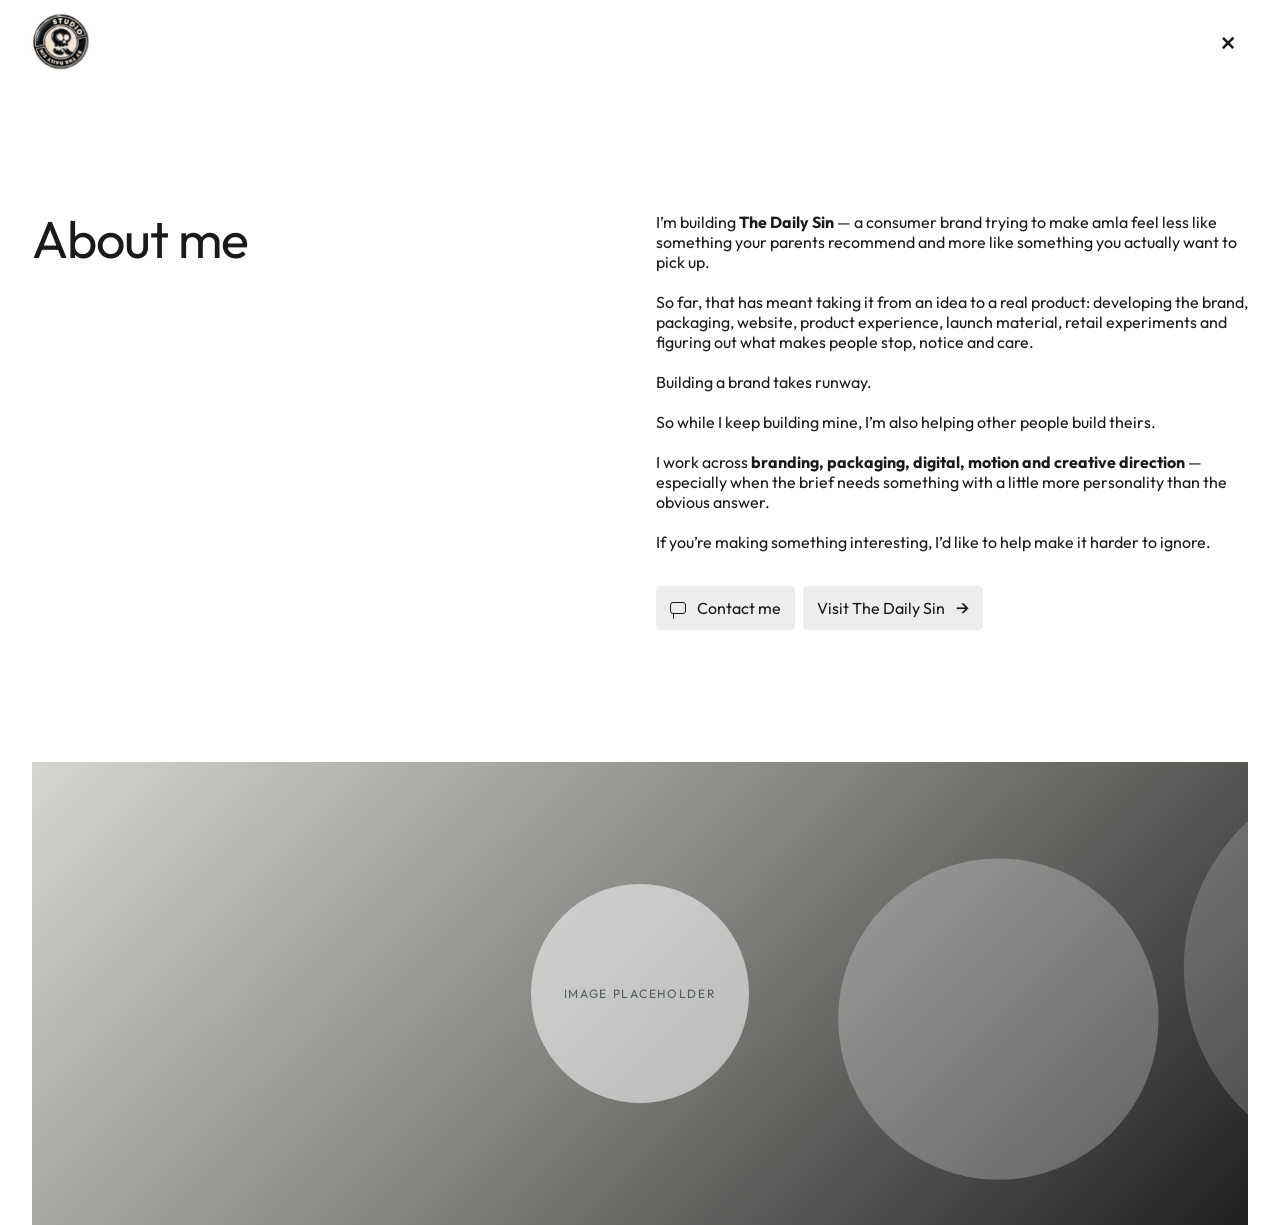
==== about.html @ 88a2e16d "Add files via upload" ====
<!doctype html>
<html lang="en">
<head>
  <meta charset="utf-8">
  <meta name="viewport" content="width=device-width,initial-scale=1">
  <title>About me — The Daily Sin</title>
  <meta name="description" content="About the designer behind The Daily Sin.">
  <link rel="preconnect" href="https://fonts.googleapis.com">
  <link rel="preconnect" href="https://fonts.gstatic.com" crossorigin>
  <link href="https://fonts.googleapis.com/css2?family=Outfit:wght@400&display=swap" rel="stylesheet">
  <style>
    *{box-sizing:border-box}html,body{margin:0;background:#37c155;color:#102716;font-family:Outfit,sans-serif}a{color:inherit;text-decoration:none}.shell{min-height:100svh;padding:0 32px}.head{height:76px;display:flex;align-items:center;justify-content:space-between}.brand{font-size:17px}.nav{display:flex;gap:26px;font-size:14px}.about{min-height:calc(100svh - 76px);display:grid;grid-template-columns:1fr 1fr;gap:32px;align-items:end;padding:80px 0 42px}.about h1{align-self:start;margin:0;font-size:clamp(58px,9vw,150px);line-height:.88;font-weight:400;letter-spacing:-.055em}.copy{max-width:680px;font-size:clamp(22px,2.1vw,36px);line-height:1.08;letter-spacing:-.025em}.copy p{margin:0 0 1em}.contact{display:flex;flex-wrap:wrap;gap:8px 24px;margin-top:42px;font-size:16px;line-height:20px}.contact a{text-decoration:underline;text-underline-offset:4px}@media(max-width:700px){.shell{padding:0 22px}.head{height:72px}.nav a:first-child{display:none}.about{min-height:calc(100svh - 72px);display:flex;flex-direction:column;align-items:stretch;justify-content:space-between;padding:46px 0 24px}.about h1{font-size:64px}.copy{font-size:25px}.contact{margin-top:34px}}
    .head{height:84px}.logo-placeholder{width:116px;height:40px;display:grid;place-items:center;border:1px solid #102716;background:rgba(255,255,255,.12);color:#102716;font-size:10px;line-height:1;letter-spacing:.16em}.close-link{width:40px;height:40px;display:grid;place-items:center;font-size:30px;line-height:1;font-weight:400}.portrait{position:relative;align-self:end;width:100%;aspect-ratio:4/5;display:grid;place-items:center;overflow:hidden;background:linear-gradient(145deg,#c8f7d2,#1f8f3a);color:rgba(16,39,22,.65);font-size:12px;letter-spacing:.14em}.portrait:before{content:"";width:46%;aspect-ratio:1;border-radius:50%;background:rgba(255,255,255,.55);box-shadow:0 18vw 0 9vw rgba(255,255,255,.42)}.portrait span{position:absolute}.about{grid-template-columns:.72fr .82fr 1.2fr}.copy{font-size:clamp(19px,1.65vw,29px)}@media(max-width:700px){.head{height:72px}.logo-placeholder{width:98px;height:34px}.close-link{width:34px;height:34px;font-size:27px}.about{display:flex}.portrait{order:2;margin:18px 0 38px}.copy{order:3}.about h1{order:1}}
    .about{min-height:calc(100svh - 84px);display:grid;grid-template-columns:1fr minmax(420px,678px);grid-template-rows:auto 1fr;gap:28px 32px;padding:64px 0 32px;align-items:start}.about h1{grid-column:1;grid-row:1;margin:0;font-size:52px;line-height:54.6px;font-weight:400;letter-spacing:-1.04px}.portrait{grid-column:1;grid-row:2;align-self:start;width:auto;max-width:100%;height:min(44svh,420px);margin-top:0}.copy{grid-column:2;grid-row:1/span 2;max-width:678px;font-size:16px;line-height:20px;letter-spacing:normal}.copy p{margin:0 0 20px}@media(max-width:700px){.about{min-height:calc(100svh - 72px);display:flex;padding:20px 0 40px;gap:0}.about h1{order:1;margin:0 0 34px;font-size:31px;line-height:33px;letter-spacing:-.62px}.portrait{order:2;width:100%;height:auto;margin:0 0 38px}.copy{order:3;font-size:16px;line-height:20px}}
    html,body{background:#fff;color:#1a1a1a}.logo-placeholder{border-color:#1a1a1a;color:#1a1a1a;background:#fff}.about{min-height:0;display:grid;grid-template-columns:1fr 1fr;grid-template-rows:auto auto;gap:32px;padding:128px 0 0}.about h1{grid-column:1;grid-row:1;margin:0;font-size:52px;line-height:54.6px;font-weight:400;letter-spacing:-1.04px}.copy{grid-column:2;grid-row:1;max-width:678px;font-size:16px;line-height:20px}.copy p{margin:0 0 20px}.portrait{grid-column:1/-1;grid-row:2;width:100%;height:auto;aspect-ratio:21/8;margin:100px 0 0;background:linear-gradient(135deg,#d6d6d1,#858581 48%,#20201f)}.portrait:before{width:18%;box-shadow:28vw 2vw 0 4vw rgba(255,255,255,.25),58vw -2vw 0 7vw rgba(255,255,255,.18)}.actions{display:flex;flex-wrap:wrap;gap:8px;margin-top:34px}.action{height:44px;display:inline-flex;align-items:center;gap:11px;padding:0 14px;border:0;border-radius:4px;background:#ededeb;color:#1a1a1a;font:400 16px/20px Outfit,sans-serif;cursor:pointer}.action:hover{background:#dededb}.message-icon{position:relative;width:16px;height:12px;border:1.5px solid currentColor;border-radius:3px}.message-icon:after{content:"";position:absolute;left:2px;bottom:-4px;width:5px;height:5px;border-left:1.5px solid currentColor;transform:skewY(-35deg)}.arrow{font-size:20px;line-height:1}.contact-dialog{width:min(620px,calc(100vw - 32px));padding:0;border:0;background:transparent;overflow:visible}.contact-dialog::backdrop{background:rgba(13,24,16,.38);backdrop-filter:blur(10px)}.contact-card{position:relative;padding:34px;background:rgba(250,252,249,.96);border:1px solid rgba(55,193,85,.42);box-shadow:0 28px 90px rgba(0,0,0,.22);transform:translateY(18px) scale(.97);opacity:0;animation:contact-in 520ms cubic-bezier(.16,1,.3,1) forwards}.contact-card:before{content:"";position:absolute;inset:0 auto 0 0;width:5px;background:#37c155}.contact-close{position:absolute;top:22px;right:22px;width:36px;height:36px;border:0;background:transparent;font:400 28px/1 Outfit,sans-serif;cursor:pointer}.contact-kicker{margin:0 0 58px;color:#657067;font-size:13px}.contact-card h2{max-width:470px;margin:0 0 46px;font-size:31px;line-height:33px;font-weight:400;letter-spacing:-.62px}.contact-options{border-top:1px solid #ccd2cc}.contact-option{display:grid;grid-template-columns:110px 1fr auto;gap:18px;padding:18px 0;border-bottom:1px solid #ccd2cc;font-size:16px;line-height:20px}.contact-option span:first-child{color:#6f776f}.contact-option b{font-weight:400}.contact-option:hover b{text-decoration:underline;text-underline-offset:4px}@keyframes contact-in{to{opacity:1;transform:translateY(0) scale(1)}}@media(max-width:700px){.about{display:block;padding:20px 0 0}.about h1{margin:0 0 92px;font-size:31px;line-height:33px;letter-spacing:-.62px}.copy{font-size:16px;line-height:20px}.actions{margin-top:30px}.action{font-size:16px}.portrait{width:100%;aspect-ratio:4/3;margin:86px 0 0}.contact-card{padding:26px 22px}.contact-card h2{font-size:25px;line-height:27px}.contact-option{grid-template-columns:78px 1fr auto;gap:10px}}
    @view-transition{navigation:auto}::view-transition-old(root){animation:page-leave 180ms cubic-bezier(.4,0,1,1) both}::view-transition-new(root){animation:page-enter 320ms cubic-bezier(.16,1,.3,1) both}@keyframes page-leave{to{opacity:0;transform:translateY(-3px)}}@keyframes page-enter{from{opacity:0;transform:translateY(6px)}to{opacity:1;transform:translateY(0)}}@media(prefers-reduced-motion:reduce){::view-transition-old(root),::view-transition-new(root){animation:none!important}.contact-card{animation:none;opacity:1;transform:none}}
    .logo-placeholder.has-logo{display:block;width:58px;height:58px;border:0;border-radius:50%;overflow:hidden;background:transparent}.logo-placeholder.has-logo img{display:block;width:100%;height:100%;object-fit:cover;transform-origin:50% 50%;will-change:transform}@media(max-width:700px){.logo-placeholder.has-logo{width:50px;height:50px}}
  </style>
  <link rel="stylesheet" href="assets/site-header.css">
</head>
<body><div class="shell"><header class="head"><a class="logo-placeholder" href="index.html" role="img" aria-label="The Daily Sin home">LOGO IMAGE</a><a class="close-link" id="close-about" href="index.html" aria-label="Close About page">×</a></header><main class="about"><h1>About me</h1><section class="copy"><p>I’m building <strong>The Daily Sin</strong> — a consumer brand trying to make amla feel less like something your parents recommend and more like something you actually want to pick up.</p><p>So far, that has meant taking it from an idea to a real product: developing the brand, packaging, website, product experience, launch material, retail experiments and figuring out what makes people stop, notice and care.</p><p>Building a brand takes runway.</p><p>So while I keep building mine, I’m also helping other people build theirs.</p><p>I work across <strong>branding, packaging, digital, motion and creative direction</strong> — especially when the brief needs something with a little more personality than the obvious answer.</p><p>If you’re making something interesting, I’d like to help make it harder to ignore.</p><div class="actions"><button class="action" id="contact-open" type="button"><span class="message-icon" aria-hidden="true"></span>Contact me</button><a class="action" href="https://thedailysin.com" target="_blank" rel="noopener">Visit The Daily Sin <span class="arrow" aria-hidden="true">→</span></a></div></section><div class="portrait" role="img" aria-label="Large image placeholder"><span>IMAGE PLACEHOLDER</span></div></main></div><dialog class="contact-dialog" id="contact-dialog"><div class="contact-card"><button class="contact-close" id="contact-close" type="button" aria-label="Close contact panel">×</button><p class="contact-kicker">Start a conversation</p><h2>Have something interesting in mind? Let’s make it harder to ignore.</h2><div class="contact-options"><a class="contact-option" href="mailto:pankaj@thedailysin.com"><span>Email</span><b>pankaj@thedailysin.com</b><span>↗</span></a><a class="contact-option" href="https://wa.me/917020472758" target="_blank" rel="noopener"><span>WhatsApp</span><b>+91 70204 72758</b><span>↗</span></a></div></div></dialog><script>const closeAbout=document.getElementById('close-about'),contactDialog=document.getElementById('contact-dialog');closeAbout.addEventListener('click',event=>{if(history.length>1){event.preventDefault();history.back()}});document.getElementById('contact-open').addEventListener('click',()=>contactDialog.showModal());document.getElementById('contact-close').addEventListener('click',()=>contactDialog.close());contactDialog.addEventListener('click',event=>{if(event.target===contactDialog)contactDialog.close()});</script></body>
<script src="assets/site-header.js"></script>
<script src="assets/logo-motion.js"></script>
</html>
---- assets/site-header.css ----
.shared-site-header{
  position:sticky!important;
  top:0!important;
  z-index:1000!important;
  width:calc(100% + 64px)!important;
  height:84px!important;
  margin:0 0 0 -32px!important;
  padding:0 32px!important;
  display:flex!important;
  align-items:center!important;
  justify-content:space-between!important;
  color:#1a1a1a!important;
  background:#FFFFFF!important;
  border:0!important;
  box-shadow:none!important;
  backdrop-filter:none!important;
  -webkit-backdrop-filter:none!important;
}
.shared-site-header .shared-logo{
  display:block!important;
  width:58px!important;
  height:58px!important;
  flex:0 0 58px!important;
  overflow:hidden!important;
  border:0!important;
  border-radius:50%!important;
  background:transparent!important;
}
.shared-site-header .shared-logo img{
  display:block!important;
  width:100%!important;
  height:100%!important;
  object-fit:cover!important;
  transform-origin:50% 50%!important;
  will-change:transform!important;
}
.shared-site-header .shared-header-action{
  display:grid!important;
  place-items:center!important;
  min-width:40px!important;
  height:40px!important;
  margin:0!important;
  padding:0!important;
  color:#767676!important;
  text-decoration:none!important;
  font:400 16px/20px Outfit,Arial,sans-serif!important;
  transition:color 180ms ease,opacity 180ms ease!important;
}
.shared-site-header .shared-header-action:hover{color:#1a1a1a!important;opacity:1!important}
.shared-site-header .shared-close{color:#1a1a1a!important;font-size:30px!important;line-height:1!important}
.home .shared-site-header{
  width:100%!important;
  margin:0!important;
  color:#fff!important;
  background:linear-gradient(to bottom,rgba(0,0,0,.2),transparent)!important;
  border-bottom:0!important;
  box-shadow:none!important;
  backdrop-filter:none!important;
  -webkit-backdrop-filter:none!important;
}
.home .shared-site-header .shared-header-action{color:#fff!important}
@media(max-width:700px){
  .shared-site-header{
    width:calc(100% + 44px)!important;
    height:72px!important;
    margin-left:-22px!important;
    padding:0 22px!important;
  }
  .shared-site-header .shared-logo{width:50px!important;height:50px!important;flex-basis:50px!important}
}
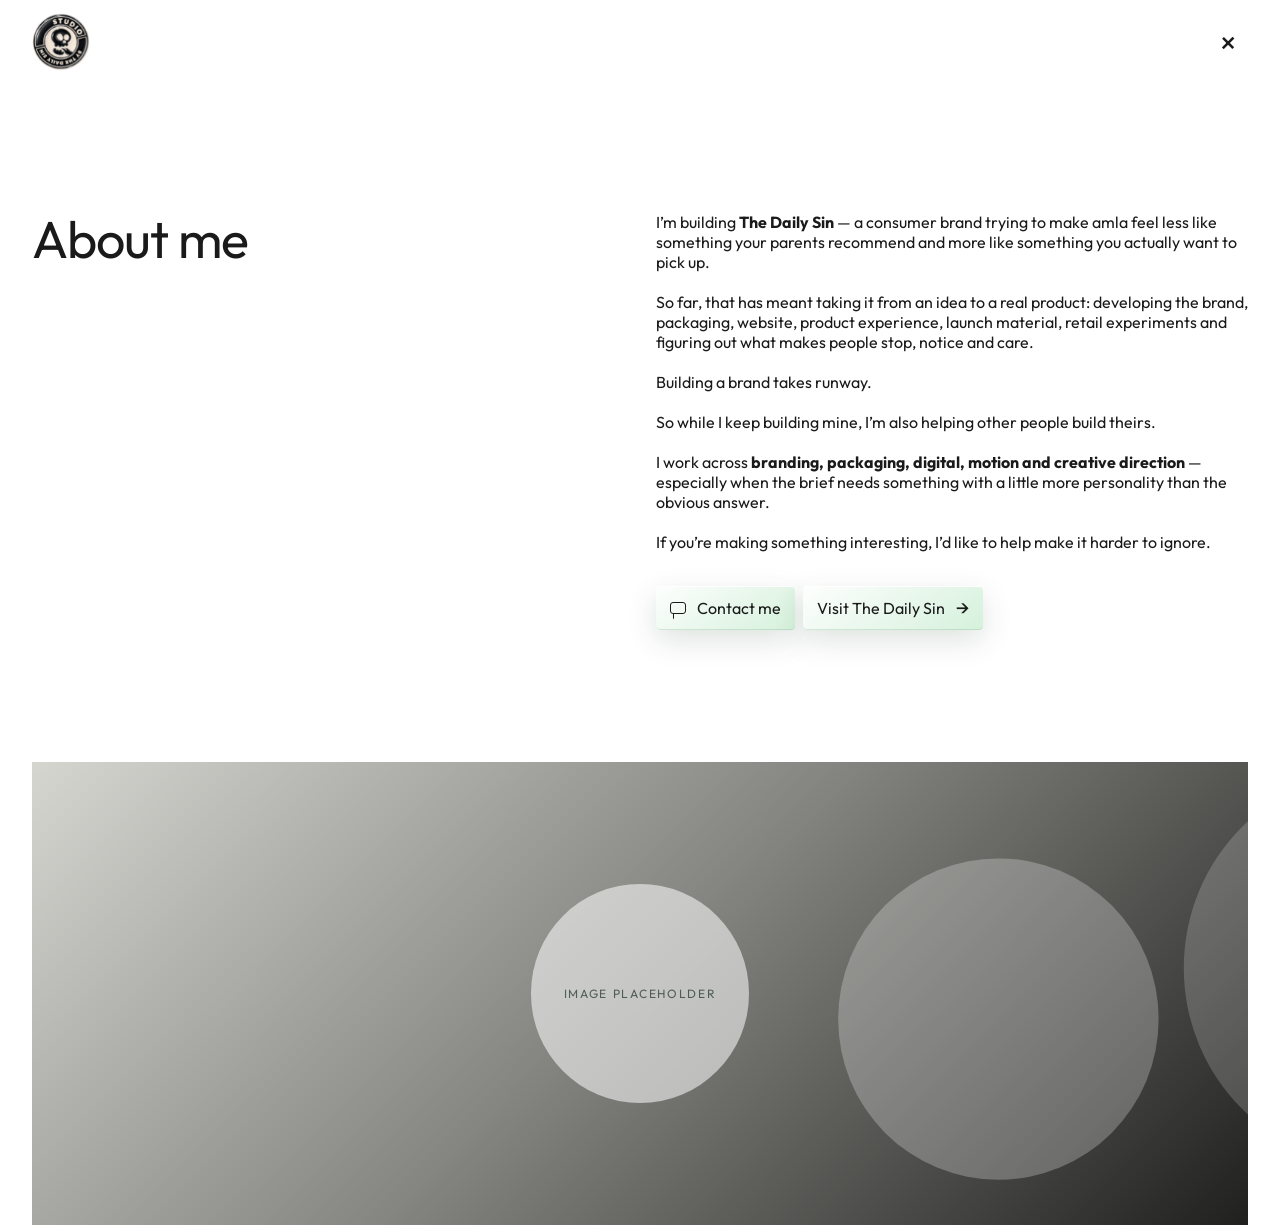
==== commit 1b55c13a: "Add files via upload" ====
--- a/about.html
+++ b/about.html
@@ -4,6 +4,7 @@
   <meta charset="utf-8">
   <meta name="viewport" content="width=device-width,initial-scale=1">
   <title>About me — The Daily Sin</title>
+  <link rel="icon" type="image/png" href="assets/favicon.png?v=2">
   <meta name="description" content="About the designer behind The Daily Sin.">
   <link rel="preconnect" href="https://fonts.googleapis.com">
   <link rel="preconnect" href="https://fonts.gstatic.com" crossorigin>
@@ -16,9 +17,10 @@
     @view-transition{navigation:auto}::view-transition-old(root){animation:page-leave 180ms cubic-bezier(.4,0,1,1) both}::view-transition-new(root){animation:page-enter 320ms cubic-bezier(.16,1,.3,1) both}@keyframes page-leave{to{opacity:0;transform:translateY(-3px)}}@keyframes page-enter{from{opacity:0;transform:translateY(6px)}to{opacity:1;transform:translateY(0)}}@media(prefers-reduced-motion:reduce){::view-transition-old(root),::view-transition-new(root){animation:none!important}.contact-card{animation:none;opacity:1;transform:none}}
     .logo-placeholder.has-logo{display:block;width:58px;height:58px;border:0;border-radius:50%;overflow:hidden;background:transparent}.logo-placeholder.has-logo img{display:block;width:100%;height:100%;object-fit:cover;transform-origin:50% 50%;will-change:transform}@media(max-width:700px){.logo-placeholder.has-logo{width:50px;height:50px}}
   </style>
-  <link rel="stylesheet" href="assets/site-header.css">
+  <link rel="stylesheet" href="assets/site-header.css?v=5">
+  <link rel="stylesheet" href="assets/glass-system.css?v=5">
 </head>
 <body><div class="shell"><header class="head"><a class="logo-placeholder" href="index.html" role="img" aria-label="The Daily Sin home">LOGO IMAGE</a><a class="close-link" id="close-about" href="index.html" aria-label="Close About page">×</a></header><main class="about"><h1>About me</h1><section class="copy"><p>I’m building <strong>The Daily Sin</strong> — a consumer brand trying to make amla feel less like something your parents recommend and more like something you actually want to pick up.</p><p>So far, that has meant taking it from an idea to a real product: developing the brand, packaging, website, product experience, launch material, retail experiments and figuring out what makes people stop, notice and care.</p><p>Building a brand takes runway.</p><p>So while I keep building mine, I’m also helping other people build theirs.</p><p>I work across <strong>branding, packaging, digital, motion and creative direction</strong> — especially when the brief needs something with a little more personality than the obvious answer.</p><p>If you’re making something interesting, I’d like to help make it harder to ignore.</p><div class="actions"><button class="action" id="contact-open" type="button"><span class="message-icon" aria-hidden="true"></span>Contact me</button><a class="action" href="https://thedailysin.com" target="_blank" rel="noopener">Visit The Daily Sin <span class="arrow" aria-hidden="true">→</span></a></div></section><div class="portrait" role="img" aria-label="Large image placeholder"><span>IMAGE PLACEHOLDER</span></div></main></div><dialog class="contact-dialog" id="contact-dialog"><div class="contact-card"><button class="contact-close" id="contact-close" type="button" aria-label="Close contact panel">×</button><p class="contact-kicker">Start a conversation</p><h2>Have something interesting in mind? Let’s make it harder to ignore.</h2><div class="contact-options"><a class="contact-option" href="mailto:pankaj@thedailysin.com"><span>Email</span><b>pankaj@thedailysin.com</b><span>↗</span></a><a class="contact-option" href="https://wa.me/917020472758" target="_blank" rel="noopener"><span>WhatsApp</span><b>+91 70204 72758</b><span>↗</span></a></div></div></dialog><script>const closeAbout=document.getElementById('close-about'),contactDialog=document.getElementById('contact-dialog');closeAbout.addEventListener('click',event=>{if(history.length>1){event.preventDefault();history.back()}});document.getElementById('contact-open').addEventListener('click',()=>contactDialog.showModal());document.getElementById('contact-close').addEventListener('click',()=>contactDialog.close());contactDialog.addEventListener('click',event=>{if(event.target===contactDialog)contactDialog.close()});</script></body>
-<script src="assets/site-header.js"></script>
+<script src="assets/site-header.js?v=5"></script>
 <script src="assets/logo-motion.js"></script>
 </html>
--- a/assets/site-header.css
+++ b/assets/site-header.css
@@ -13,8 +13,15 @@
   background:#FFFFFF!important;
   border:0!important;
   box-shadow:none!important;
-  backdrop-filter:none!important;
-  -webkit-backdrop-filter:none!important;
+  backdrop-filter:blur(0) saturate(100%)!important;
+  -webkit-backdrop-filter:blur(0) saturate(100%)!important;
+  transition:background-color 360ms cubic-bezier(.16,1,.3,1),backdrop-filter 360ms cubic-bezier(.16,1,.3,1),-webkit-backdrop-filter 360ms cubic-bezier(.16,1,.3,1),box-shadow 360ms cubic-bezier(.16,1,.3,1)!important;
+}
+.shared-site-header.is-scrolled{
+  background:rgba(255,255,255,.72)!important;
+  box-shadow:inset 0 1px 0 rgba(255,255,255,.86),0 8px 28px rgba(35,35,35,.045)!important;
+  backdrop-filter:blur(22px) saturate(165%)!important;
+  -webkit-backdrop-filter:blur(22px) saturate(165%)!important;
 }
 .shared-site-header .shared-logo{
   display:block!important;
--- a/assets/glass-system.css
+++ b/assets/glass-system.css
@@ -0,0 +1,117 @@
+:root{
+  --glass-frost:rgba(248,251,249,.68);
+  --glass-frost-strong:rgba(248,251,249,.8);
+  --glass-green:rgba(55,193,85,.22);
+  --glass-edge:rgba(255,255,255,.82);
+  --glass-edge-low:rgba(43,122,61,.16);
+  --glass-shadow:rgba(17,54,26,.14);
+  --glass-blur:18px;
+  --glass-saturation:155%;
+  --glass-ease:cubic-bezier(.16,1,.3,1);
+}
+
+/* Frosted preset: moderate blur, illuminated rim and shallow optical depth. */
+.statement,
+.selector,
+.pills button,
+.selector-close,
+.about-trigger,
+.action,
+.contact-card{
+  border-color:var(--glass-edge)!important;
+  background:
+    linear-gradient(145deg,rgba(255,255,255,.72),var(--glass-green) 115%),
+    var(--glass-frost)!important;
+  box-shadow:
+    inset 0 1px 0 rgba(255,255,255,.96),
+    inset 0 -1px 0 var(--glass-edge-low),
+    0 10px 30px var(--glass-shadow)!important;
+  backdrop-filter:blur(var(--glass-blur)) saturate(var(--glass-saturation))!important;
+  -webkit-backdrop-filter:blur(var(--glass-blur)) saturate(var(--glass-saturation))!important;
+}
+
+.statement{
+  --glass-blur:20px;
+  background:
+    linear-gradient(135deg,rgba(246,255,248,.7),rgba(55,193,85,.4) 54%,rgba(31,151,58,.3)),
+    rgba(239,250,242,.58)!important;
+}
+
+.selector{
+  --glass-blur:24px;
+  border-radius:30px!important;
+  background:
+    linear-gradient(145deg,rgba(255,255,255,.74),rgba(222,248,228,.44)),
+    rgba(247,249,247,.64)!important;
+}
+
+.pills button,
+.selector-close,
+.about-trigger,
+.action{
+  --glass-blur:14px;
+  transition:transform 260ms var(--glass-ease),background 260ms ease,box-shadow 260ms ease!important;
+}
+
+.pills button:hover,
+.pills button.active,
+.about-trigger:hover,
+.action:hover{
+  background:
+    linear-gradient(145deg,rgba(255,255,255,.9),rgba(172,231,186,.7)),
+    var(--glass-frost-strong)!important;
+  box-shadow:
+    inset 0 2px 1px rgba(255,255,255,1),
+    inset 0 -2px 3px rgba(42,126,61,.14),
+    0 8px 20px rgba(21,78,34,.16)!important;
+}
+
+.is-open .statement{
+  border-color:transparent!important;
+  background:transparent!important;
+  box-shadow:none!important;
+  backdrop-filter:none!important;
+  -webkit-backdrop-filter:none!important;
+}
+
+.shared-site-header.is-scrolled{
+  background:
+    linear-gradient(180deg,rgba(255,255,255,.79),rgba(248,251,249,.62)),
+    rgba(255,255,255,.64)!important;
+  box-shadow:
+    inset 0 1px 0 rgba(255,255,255,.94),
+    inset 0 -1px 0 rgba(80,105,86,.08),
+    0 9px 30px rgba(25,35,28,.055)!important;
+  backdrop-filter:blur(18px) saturate(155%)!important;
+  -webkit-backdrop-filter:blur(18px) saturate(155%)!important;
+}
+
+.home .shared-site-header,
+.home .shared-site-header.is-scrolled{
+  background:linear-gradient(to bottom,rgba(0,0,0,.2),transparent)!important;
+  box-shadow:none!important;
+  backdrop-filter:none!important;
+  -webkit-backdrop-filter:none!important;
+}
+
+@media(max-width:700px){
+  :root{--glass-blur:16px;--glass-saturation:145%}
+  .selector{--glass-blur:20px;border-radius:24px!important}
+  .about-trigger{
+    color:#1a1a1a!important;
+    border:1px solid var(--glass-edge)!important;
+    border-radius:999px!important;
+    background:linear-gradient(145deg,rgba(255,255,255,.8),rgba(191,237,202,.7))!important;
+    box-shadow:inset 0 1px 0 #fff,inset 0 -1px 0 var(--glass-edge-low),0 8px 24px var(--glass-shadow)!important;
+    backdrop-filter:blur(16px) saturate(150%)!important;
+    -webkit-backdrop-filter:blur(16px) saturate(150%)!important;
+  }
+}
+
+@media(prefers-reduced-transparency:reduce){
+  .statement,.selector,.pills button,.selector-close,.about-trigger,.action,.contact-card,.shared-site-header.is-scrolled{
+    background:#f3f5f3!important;
+    backdrop-filter:none!important;
+    -webkit-backdrop-filter:none!important;
+  }
+}
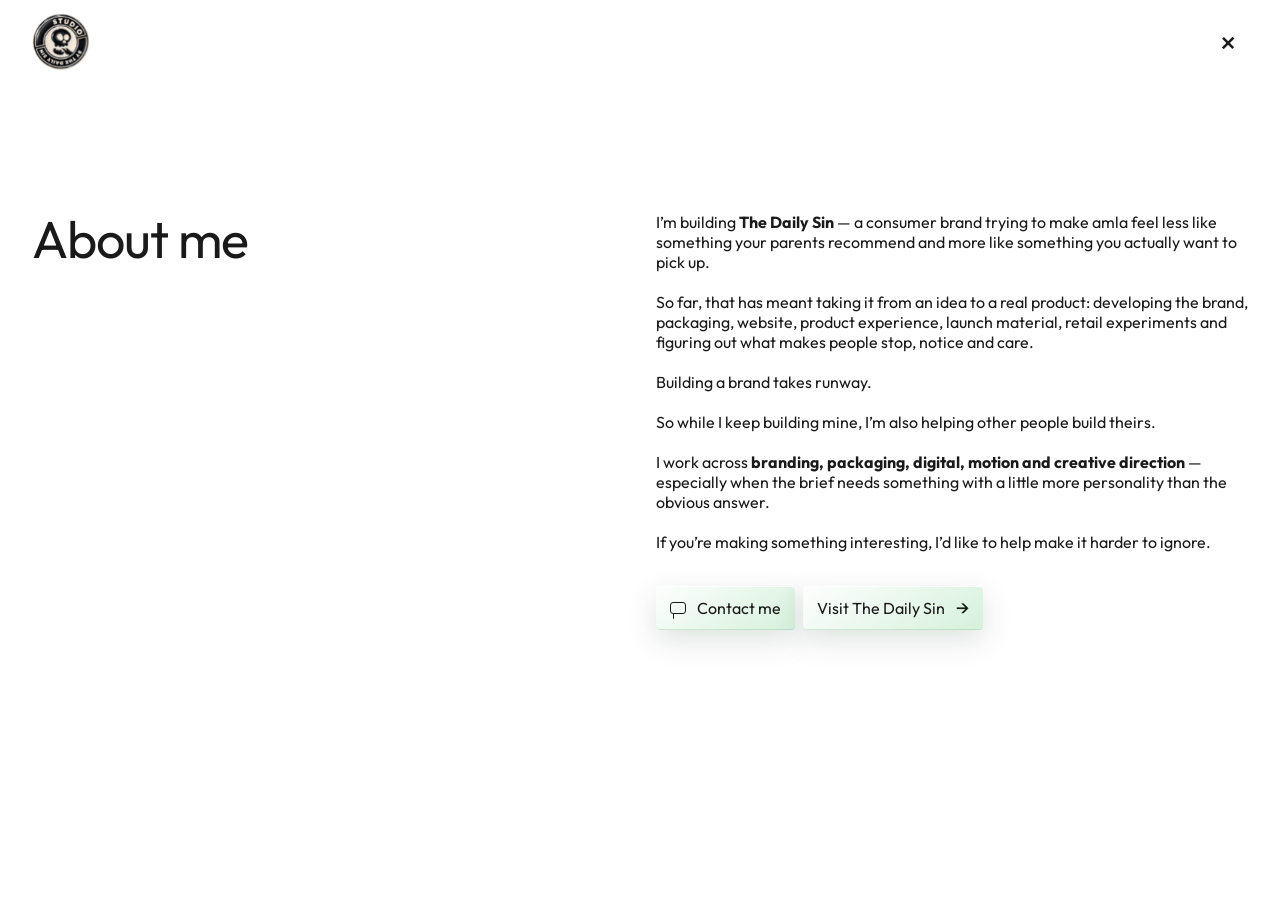
==== commit fb398750: "Add files via upload" ====
--- a/about.html
+++ b/about.html
@@ -11,16 +11,16 @@
   <link href="https://fonts.googleapis.com/css2?family=Outfit:wght@400&display=swap" rel="stylesheet">
   <style>
     *{box-sizing:border-box}html,body{margin:0;background:#37c155;color:#102716;font-family:Outfit,sans-serif}a{color:inherit;text-decoration:none}.shell{min-height:100svh;padding:0 32px}.head{height:76px;display:flex;align-items:center;justify-content:space-between}.brand{font-size:17px}.nav{display:flex;gap:26px;font-size:14px}.about{min-height:calc(100svh - 76px);display:grid;grid-template-columns:1fr 1fr;gap:32px;align-items:end;padding:80px 0 42px}.about h1{align-self:start;margin:0;font-size:clamp(58px,9vw,150px);line-height:.88;font-weight:400;letter-spacing:-.055em}.copy{max-width:680px;font-size:clamp(22px,2.1vw,36px);line-height:1.08;letter-spacing:-.025em}.copy p{margin:0 0 1em}.contact{display:flex;flex-wrap:wrap;gap:8px 24px;margin-top:42px;font-size:16px;line-height:20px}.contact a{text-decoration:underline;text-underline-offset:4px}@media(max-width:700px){.shell{padding:0 22px}.head{height:72px}.nav a:first-child{display:none}.about{min-height:calc(100svh - 72px);display:flex;flex-direction:column;align-items:stretch;justify-content:space-between;padding:46px 0 24px}.about h1{font-size:64px}.copy{font-size:25px}.contact{margin-top:34px}}
-    .head{height:84px}.logo-placeholder{width:116px;height:40px;display:grid;place-items:center;border:1px solid #102716;background:rgba(255,255,255,.12);color:#102716;font-size:10px;line-height:1;letter-spacing:.16em}.close-link{width:40px;height:40px;display:grid;place-items:center;font-size:30px;line-height:1;font-weight:400}.portrait{position:relative;align-self:end;width:100%;aspect-ratio:4/5;display:grid;place-items:center;overflow:hidden;background:linear-gradient(145deg,#c8f7d2,#1f8f3a);color:rgba(16,39,22,.65);font-size:12px;letter-spacing:.14em}.portrait:before{content:"";width:46%;aspect-ratio:1;border-radius:50%;background:rgba(255,255,255,.55);box-shadow:0 18vw 0 9vw rgba(255,255,255,.42)}.portrait span{position:absolute}.about{grid-template-columns:.72fr .82fr 1.2fr}.copy{font-size:clamp(19px,1.65vw,29px)}@media(max-width:700px){.head{height:72px}.logo-placeholder{width:98px;height:34px}.close-link{width:34px;height:34px;font-size:27px}.about{display:flex}.portrait{order:2;margin:18px 0 38px}.copy{order:3}.about h1{order:1}}
-    .about{min-height:calc(100svh - 84px);display:grid;grid-template-columns:1fr minmax(420px,678px);grid-template-rows:auto 1fr;gap:28px 32px;padding:64px 0 32px;align-items:start}.about h1{grid-column:1;grid-row:1;margin:0;font-size:52px;line-height:54.6px;font-weight:400;letter-spacing:-1.04px}.portrait{grid-column:1;grid-row:2;align-self:start;width:auto;max-width:100%;height:min(44svh,420px);margin-top:0}.copy{grid-column:2;grid-row:1/span 2;max-width:678px;font-size:16px;line-height:20px;letter-spacing:normal}.copy p{margin:0 0 20px}@media(max-width:700px){.about{min-height:calc(100svh - 72px);display:flex;padding:20px 0 40px;gap:0}.about h1{order:1;margin:0 0 34px;font-size:31px;line-height:33px;letter-spacing:-.62px}.portrait{order:2;width:100%;height:auto;margin:0 0 38px}.copy{order:3;font-size:16px;line-height:20px}}
-    html,body{background:#fff;color:#1a1a1a}.logo-placeholder{border-color:#1a1a1a;color:#1a1a1a;background:#fff}.about{min-height:0;display:grid;grid-template-columns:1fr 1fr;grid-template-rows:auto auto;gap:32px;padding:128px 0 0}.about h1{grid-column:1;grid-row:1;margin:0;font-size:52px;line-height:54.6px;font-weight:400;letter-spacing:-1.04px}.copy{grid-column:2;grid-row:1;max-width:678px;font-size:16px;line-height:20px}.copy p{margin:0 0 20px}.portrait{grid-column:1/-1;grid-row:2;width:100%;height:auto;aspect-ratio:21/8;margin:100px 0 0;background:linear-gradient(135deg,#d6d6d1,#858581 48%,#20201f)}.portrait:before{width:18%;box-shadow:28vw 2vw 0 4vw rgba(255,255,255,.25),58vw -2vw 0 7vw rgba(255,255,255,.18)}.actions{display:flex;flex-wrap:wrap;gap:8px;margin-top:34px}.action{height:44px;display:inline-flex;align-items:center;gap:11px;padding:0 14px;border:0;border-radius:4px;background:#ededeb;color:#1a1a1a;font:400 16px/20px Outfit,sans-serif;cursor:pointer}.action:hover{background:#dededb}.message-icon{position:relative;width:16px;height:12px;border:1.5px solid currentColor;border-radius:3px}.message-icon:after{content:"";position:absolute;left:2px;bottom:-4px;width:5px;height:5px;border-left:1.5px solid currentColor;transform:skewY(-35deg)}.arrow{font-size:20px;line-height:1}.contact-dialog{width:min(620px,calc(100vw - 32px));padding:0;border:0;background:transparent;overflow:visible}.contact-dialog::backdrop{background:rgba(13,24,16,.38);backdrop-filter:blur(10px)}.contact-card{position:relative;padding:34px;background:rgba(250,252,249,.96);border:1px solid rgba(55,193,85,.42);box-shadow:0 28px 90px rgba(0,0,0,.22);transform:translateY(18px) scale(.97);opacity:0;animation:contact-in 520ms cubic-bezier(.16,1,.3,1) forwards}.contact-card:before{content:"";position:absolute;inset:0 auto 0 0;width:5px;background:#37c155}.contact-close{position:absolute;top:22px;right:22px;width:36px;height:36px;border:0;background:transparent;font:400 28px/1 Outfit,sans-serif;cursor:pointer}.contact-kicker{margin:0 0 58px;color:#657067;font-size:13px}.contact-card h2{max-width:470px;margin:0 0 46px;font-size:31px;line-height:33px;font-weight:400;letter-spacing:-.62px}.contact-options{border-top:1px solid #ccd2cc}.contact-option{display:grid;grid-template-columns:110px 1fr auto;gap:18px;padding:18px 0;border-bottom:1px solid #ccd2cc;font-size:16px;line-height:20px}.contact-option span:first-child{color:#6f776f}.contact-option b{font-weight:400}.contact-option:hover b{text-decoration:underline;text-underline-offset:4px}@keyframes contact-in{to{opacity:1;transform:translateY(0) scale(1)}}@media(max-width:700px){.about{display:block;padding:20px 0 0}.about h1{margin:0 0 92px;font-size:31px;line-height:33px;letter-spacing:-.62px}.copy{font-size:16px;line-height:20px}.actions{margin-top:30px}.action{font-size:16px}.portrait{width:100%;aspect-ratio:4/3;margin:86px 0 0}.contact-card{padding:26px 22px}.contact-card h2{font-size:25px;line-height:27px}.contact-option{grid-template-columns:78px 1fr auto;gap:10px}}
+    .head{height:84px}.site-logo{width:116px;height:40px;display:grid;place-items:center;border:1px solid #102716;background:rgba(255,255,255,.12);color:#102716;font-size:10px;line-height:1;letter-spacing:.16em}.close-link{width:40px;height:40px;display:grid;place-items:center;font-size:30px;line-height:1;font-weight:400}.about{grid-template-columns:.72fr .82fr 1.2fr}.copy{font-size:clamp(19px,1.65vw,29px)}@media(max-width:700px){.head{height:72px}.site-logo{width:98px;height:34px}.close-link{width:34px;height:34px;font-size:27px}.about{display:flex}.copy{order:3}.about h1{order:1}}
+    .about{min-height:calc(100svh - 84px);display:grid;grid-template-columns:1fr minmax(420px,678px);gap:32px;padding:64px 0 32px;align-items:start}.about h1{grid-column:1;margin:0;font-size:52px;line-height:54.6px;font-weight:400;letter-spacing:-1.04px}.copy{grid-column:2;max-width:678px;font-size:16px;line-height:20px;letter-spacing:normal}.copy p{margin:0 0 20px}@media(max-width:700px){.about{min-height:calc(100svh - 72px);display:flex;padding:20px 0 40px;gap:0}.about h1{order:1;margin:0 0 34px;font-size:31px;line-height:33px;letter-spacing:-.62px}.copy{order:2;font-size:16px;line-height:20px}}
+    html,body{background:#fff;color:#1a1a1a}.site-logo{border-color:#1a1a1a;color:#1a1a1a;background:#fff}.about{min-height:0;display:grid;grid-template-columns:1fr 1fr;gap:32px;padding:128px 0 96px}.about h1{grid-column:1;margin:0;font-size:52px;line-height:54.6px;font-weight:400;letter-spacing:-1.04px}.copy{grid-column:2;max-width:678px;font-size:16px;line-height:20px}.copy p{margin:0 0 20px}.actions{display:flex;flex-wrap:wrap;gap:8px;margin-top:34px}.action{height:44px;display:inline-flex;align-items:center;gap:11px;padding:0 14px;border:0;border-radius:4px;background:#ededeb;color:#1a1a1a;font:400 16px/20px Outfit,sans-serif;cursor:pointer}.action:hover{background:#dededb}.message-icon{position:relative;width:16px;height:12px;border:1.5px solid currentColor;border-radius:3px}.message-icon:after{content:"";position:absolute;left:2px;bottom:-4px;width:5px;height:5px;border-left:1.5px solid currentColor;transform:skewY(-35deg)}.arrow{font-size:20px;line-height:1}.contact-dialog{width:min(620px,calc(100vw - 32px));padding:0;border:0;background:transparent;overflow:visible}.contact-dialog::backdrop{background:rgba(13,24,16,.38);backdrop-filter:blur(10px)}.contact-card{position:relative;padding:34px;background:rgba(250,252,249,.96);border:1px solid rgba(55,193,85,.42);box-shadow:0 28px 90px rgba(0,0,0,.22);transform:translateY(18px) scale(.97);opacity:0;animation:contact-in 520ms cubic-bezier(.16,1,.3,1) forwards}.contact-card:before{content:"";position:absolute;inset:0 auto 0 0;width:5px;background:#37c155}.contact-close{position:absolute;top:22px;right:22px;width:36px;height:36px;border:0;background:transparent;font:400 28px/1 Outfit,sans-serif;cursor:pointer}.contact-kicker{margin:0 0 58px;color:#657067;font-size:13px}.contact-card h2{max-width:470px;margin:0 0 46px;font-size:31px;line-height:33px;font-weight:400;letter-spacing:-.62px}.contact-options{border-top:1px solid #ccd2cc}.contact-option{display:grid;grid-template-columns:110px 1fr auto;gap:18px;padding:18px 0;border-bottom:1px solid #ccd2cc;font-size:16px;line-height:20px}.contact-option span:first-child{color:#6f776f}.contact-option b{font-weight:400}.contact-option:hover b{text-decoration:underline;text-underline-offset:4px}@keyframes contact-in{to{opacity:1;transform:translateY(0) scale(1)}}@media(max-width:700px){.about{display:block;padding:20px 0 64px}.about h1{margin:0 0 92px;font-size:31px;line-height:33px;letter-spacing:-.62px}.copy{font-size:16px;line-height:20px}.actions{margin-top:30px}.action{font-size:16px}.contact-card{padding:26px 22px}.contact-card h2{font-size:25px;line-height:27px}.contact-option{grid-template-columns:78px 1fr auto;gap:10px}}
     @view-transition{navigation:auto}::view-transition-old(root){animation:page-leave 180ms cubic-bezier(.4,0,1,1) both}::view-transition-new(root){animation:page-enter 320ms cubic-bezier(.16,1,.3,1) both}@keyframes page-leave{to{opacity:0;transform:translateY(-3px)}}@keyframes page-enter{from{opacity:0;transform:translateY(6px)}to{opacity:1;transform:translateY(0)}}@media(prefers-reduced-motion:reduce){::view-transition-old(root),::view-transition-new(root){animation:none!important}.contact-card{animation:none;opacity:1;transform:none}}
-    .logo-placeholder.has-logo{display:block;width:58px;height:58px;border:0;border-radius:50%;overflow:hidden;background:transparent}.logo-placeholder.has-logo img{display:block;width:100%;height:100%;object-fit:cover;transform-origin:50% 50%;will-change:transform}@media(max-width:700px){.logo-placeholder.has-logo{width:50px;height:50px}}
+    .site-logo.has-logo{display:block;width:58px;height:58px;border:0;border-radius:50%;overflow:hidden;background:transparent}.site-logo.has-logo img{display:block;width:100%;height:100%;object-fit:cover;transform-origin:50% 50%;will-change:transform}@media(max-width:700px){.site-logo.has-logo{width:50px;height:50px}}
   </style>
   <link rel="stylesheet" href="assets/site-header.css?v=5">
   <link rel="stylesheet" href="assets/glass-system.css?v=5">
 </head>
-<body><div class="shell"><header class="head"><a class="logo-placeholder" href="index.html" role="img" aria-label="The Daily Sin home">LOGO IMAGE</a><a class="close-link" id="close-about" href="index.html" aria-label="Close About page">×</a></header><main class="about"><h1>About me</h1><section class="copy"><p>I’m building <strong>The Daily Sin</strong> — a consumer brand trying to make amla feel less like something your parents recommend and more like something you actually want to pick up.</p><p>So far, that has meant taking it from an idea to a real product: developing the brand, packaging, website, product experience, launch material, retail experiments and figuring out what makes people stop, notice and care.</p><p>Building a brand takes runway.</p><p>So while I keep building mine, I’m also helping other people build theirs.</p><p>I work across <strong>branding, packaging, digital, motion and creative direction</strong> — especially when the brief needs something with a little more personality than the obvious answer.</p><p>If you’re making something interesting, I’d like to help make it harder to ignore.</p><div class="actions"><button class="action" id="contact-open" type="button"><span class="message-icon" aria-hidden="true"></span>Contact me</button><a class="action" href="https://thedailysin.com" target="_blank" rel="noopener">Visit The Daily Sin <span class="arrow" aria-hidden="true">→</span></a></div></section><div class="portrait" role="img" aria-label="Large image placeholder"><span>IMAGE PLACEHOLDER</span></div></main></div><dialog class="contact-dialog" id="contact-dialog"><div class="contact-card"><button class="contact-close" id="contact-close" type="button" aria-label="Close contact panel">×</button><p class="contact-kicker">Start a conversation</p><h2>Have something interesting in mind? Let’s make it harder to ignore.</h2><div class="contact-options"><a class="contact-option" href="mailto:pankaj@thedailysin.com"><span>Email</span><b>pankaj@thedailysin.com</b><span>↗</span></a><a class="contact-option" href="https://wa.me/917020472758" target="_blank" rel="noopener"><span>WhatsApp</span><b>+91 70204 72758</b><span>↗</span></a></div></div></dialog><script>const closeAbout=document.getElementById('close-about'),contactDialog=document.getElementById('contact-dialog');closeAbout.addEventListener('click',event=>{if(history.length>1){event.preventDefault();history.back()}});document.getElementById('contact-open').addEventListener('click',()=>contactDialog.showModal());document.getElementById('contact-close').addEventListener('click',()=>contactDialog.close());contactDialog.addEventListener('click',event=>{if(event.target===contactDialog)contactDialog.close()});</script></body>
+<body><div class="shell"><header class="head"><a class="site-logo has-logo" href="index.html" aria-label="The Daily Sin home"><img src="assets/studio-seal.png" alt="Studio by The Daily Sin"></a><a class="close-link" id="close-about" href="index.html" aria-label="Close About page">×</a></header><main class="about"><h1>About me</h1><section class="copy"><p>I’m building <strong>The Daily Sin</strong> — a consumer brand trying to make amla feel less like something your parents recommend and more like something you actually want to pick up.</p><p>So far, that has meant taking it from an idea to a real product: developing the brand, packaging, website, product experience, launch material, retail experiments and figuring out what makes people stop, notice and care.</p><p>Building a brand takes runway.</p><p>So while I keep building mine, I’m also helping other people build theirs.</p><p>I work across <strong>branding, packaging, digital, motion and creative direction</strong> — especially when the brief needs something with a little more personality than the obvious answer.</p><p>If you’re making something interesting, I’d like to help make it harder to ignore.</p><div class="actions"><button class="action" id="contact-open" type="button"><span class="message-icon" aria-hidden="true"></span>Contact me</button><a class="action" href="https://thedailysin.com" target="_blank" rel="noopener">Visit The Daily Sin <span class="arrow" aria-hidden="true">→</span></a></div></section></main></div><dialog class="contact-dialog" id="contact-dialog"><div class="contact-card"><button class="contact-close" id="contact-close" type="button" aria-label="Close contact panel">×</button><p class="contact-kicker">Start a conversation</p><h2>Have something interesting in mind? Let’s make it harder to ignore.</h2><div class="contact-options"><a class="contact-option" href="mailto:pankaj@thedailysin.com"><span>Email</span><b>pankaj@thedailysin.com</b><span>↗</span></a><a class="contact-option" href="https://wa.me/917020472758" target="_blank" rel="noopener"><span>WhatsApp</span><b>+91 70204 72758</b><span>↗</span></a></div></div></dialog><script>const closeAbout=document.getElementById('close-about'),contactDialog=document.getElementById('contact-dialog');closeAbout.addEventListener('click',event=>{if(history.length>1){event.preventDefault();history.back()}});document.getElementById('contact-open').addEventListener('click',()=>contactDialog.showModal());document.getElementById('contact-close').addEventListener('click',()=>contactDialog.close());contactDialog.addEventListener('click',event=>{if(event.target===contactDialog)contactDialog.close()});</script></body>
 <script src="assets/site-header.js?v=5"></script>
 <script src="assets/logo-motion.js"></script>
 </html>
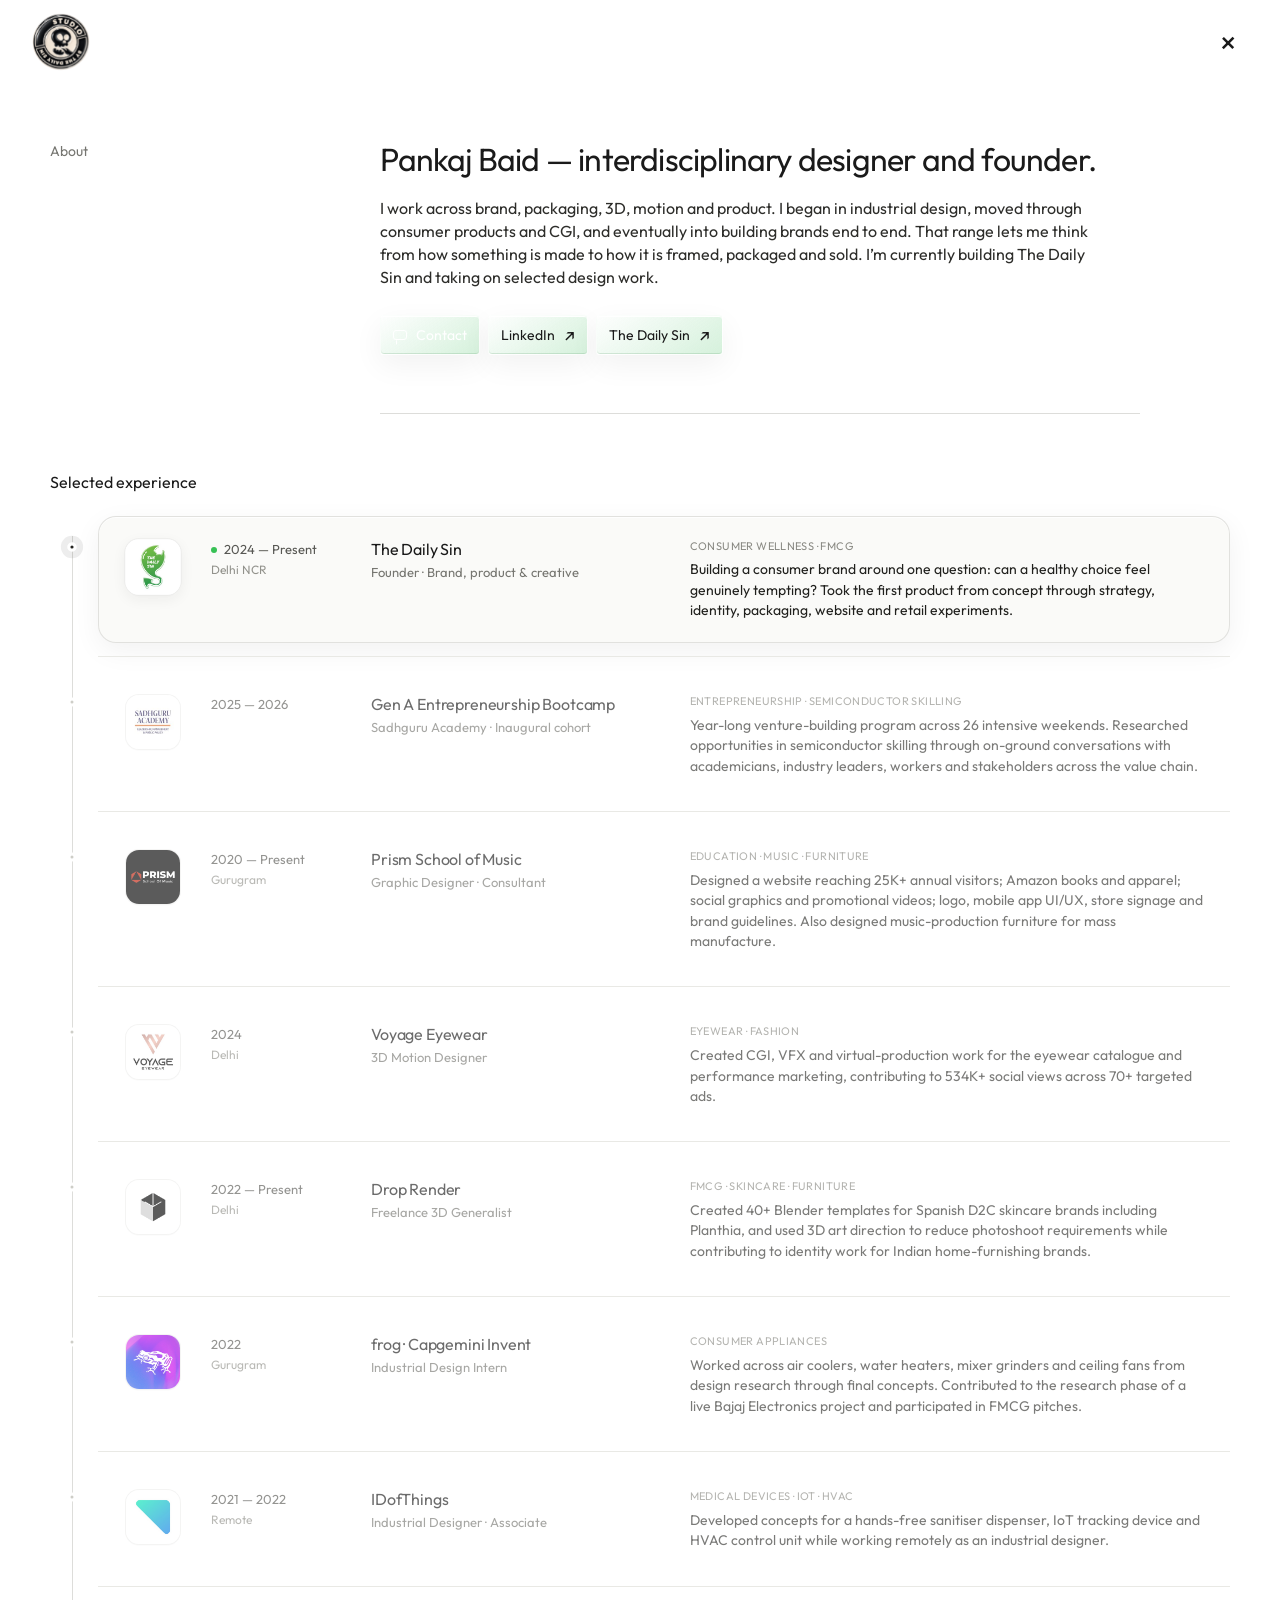
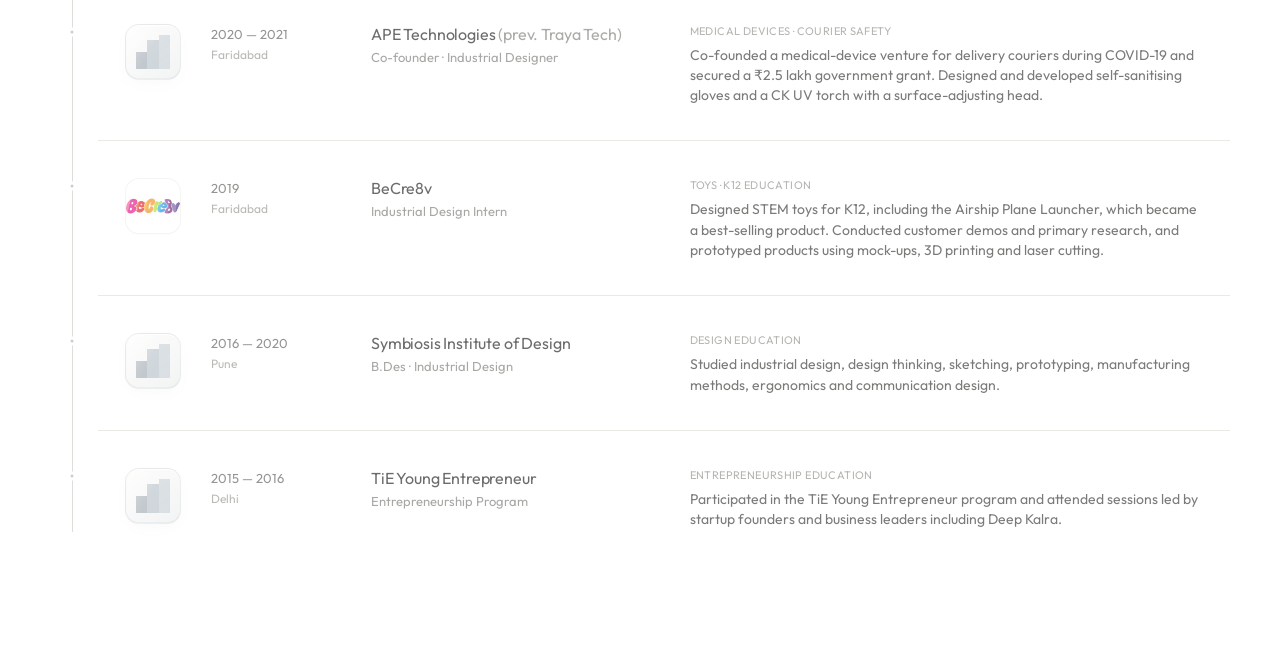
==== commit 29a5d5a1: "Add files via upload" ====
--- a/about.html
+++ b/about.html
@@ -1,26 +1,433 @@
 <!doctype html>
 <html lang="en">
 <head>
-  <meta charset="utf-8">
-  <meta name="viewport" content="width=device-width,initial-scale=1">
-  <title>About me — The Daily Sin</title>
-  <link rel="icon" type="image/png" href="assets/favicon.png?v=2">
-  <meta name="description" content="About the designer behind The Daily Sin.">
-  <link rel="preconnect" href="https://fonts.googleapis.com">
-  <link rel="preconnect" href="https://fonts.gstatic.com" crossorigin>
-  <link href="https://fonts.googleapis.com/css2?family=Outfit:wght@400&display=swap" rel="stylesheet">
-  <style>
-    *{box-sizing:border-box}html,body{margin:0;background:#37c155;color:#102716;font-family:Outfit,sans-serif}a{color:inherit;text-decoration:none}.shell{min-height:100svh;padding:0 32px}.head{height:76px;display:flex;align-items:center;justify-content:space-between}.brand{font-size:17px}.nav{display:flex;gap:26px;font-size:14px}.about{min-height:calc(100svh - 76px);display:grid;grid-template-columns:1fr 1fr;gap:32px;align-items:end;padding:80px 0 42px}.about h1{align-self:start;margin:0;font-size:clamp(58px,9vw,150px);line-height:.88;font-weight:400;letter-spacing:-.055em}.copy{max-width:680px;font-size:clamp(22px,2.1vw,36px);line-height:1.08;letter-spacing:-.025em}.copy p{margin:0 0 1em}.contact{display:flex;flex-wrap:wrap;gap:8px 24px;margin-top:42px;font-size:16px;line-height:20px}.contact a{text-decoration:underline;text-underline-offset:4px}@media(max-width:700px){.shell{padding:0 22px}.head{height:72px}.nav a:first-child{display:none}.about{min-height:calc(100svh - 72px);display:flex;flex-direction:column;align-items:stretch;justify-content:space-between;padding:46px 0 24px}.about h1{font-size:64px}.copy{font-size:25px}.contact{margin-top:34px}}
-    .head{height:84px}.site-logo{width:116px;height:40px;display:grid;place-items:center;border:1px solid #102716;background:rgba(255,255,255,.12);color:#102716;font-size:10px;line-height:1;letter-spacing:.16em}.close-link{width:40px;height:40px;display:grid;place-items:center;font-size:30px;line-height:1;font-weight:400}.about{grid-template-columns:.72fr .82fr 1.2fr}.copy{font-size:clamp(19px,1.65vw,29px)}@media(max-width:700px){.head{height:72px}.site-logo{width:98px;height:34px}.close-link{width:34px;height:34px;font-size:27px}.about{display:flex}.copy{order:3}.about h1{order:1}}
-    .about{min-height:calc(100svh - 84px);display:grid;grid-template-columns:1fr minmax(420px,678px);gap:32px;padding:64px 0 32px;align-items:start}.about h1{grid-column:1;margin:0;font-size:52px;line-height:54.6px;font-weight:400;letter-spacing:-1.04px}.copy{grid-column:2;max-width:678px;font-size:16px;line-height:20px;letter-spacing:normal}.copy p{margin:0 0 20px}@media(max-width:700px){.about{min-height:calc(100svh - 72px);display:flex;padding:20px 0 40px;gap:0}.about h1{order:1;margin:0 0 34px;font-size:31px;line-height:33px;letter-spacing:-.62px}.copy{order:2;font-size:16px;line-height:20px}}
-    html,body{background:#fff;color:#1a1a1a}.site-logo{border-color:#1a1a1a;color:#1a1a1a;background:#fff}.about{min-height:0;display:grid;grid-template-columns:1fr 1fr;gap:32px;padding:128px 0 96px}.about h1{grid-column:1;margin:0;font-size:52px;line-height:54.6px;font-weight:400;letter-spacing:-1.04px}.copy{grid-column:2;max-width:678px;font-size:16px;line-height:20px}.copy p{margin:0 0 20px}.actions{display:flex;flex-wrap:wrap;gap:8px;margin-top:34px}.action{height:44px;display:inline-flex;align-items:center;gap:11px;padding:0 14px;border:0;border-radius:4px;background:#ededeb;color:#1a1a1a;font:400 16px/20px Outfit,sans-serif;cursor:pointer}.action:hover{background:#dededb}.message-icon{position:relative;width:16px;height:12px;border:1.5px solid currentColor;border-radius:3px}.message-icon:after{content:"";position:absolute;left:2px;bottom:-4px;width:5px;height:5px;border-left:1.5px solid currentColor;transform:skewY(-35deg)}.arrow{font-size:20px;line-height:1}.contact-dialog{width:min(620px,calc(100vw - 32px));padding:0;border:0;background:transparent;overflow:visible}.contact-dialog::backdrop{background:rgba(13,24,16,.38);backdrop-filter:blur(10px)}.contact-card{position:relative;padding:34px;background:rgba(250,252,249,.96);border:1px solid rgba(55,193,85,.42);box-shadow:0 28px 90px rgba(0,0,0,.22);transform:translateY(18px) scale(.97);opacity:0;animation:contact-in 520ms cubic-bezier(.16,1,.3,1) forwards}.contact-card:before{content:"";position:absolute;inset:0 auto 0 0;width:5px;background:#37c155}.contact-close{position:absolute;top:22px;right:22px;width:36px;height:36px;border:0;background:transparent;font:400 28px/1 Outfit,sans-serif;cursor:pointer}.contact-kicker{margin:0 0 58px;color:#657067;font-size:13px}.contact-card h2{max-width:470px;margin:0 0 46px;font-size:31px;line-height:33px;font-weight:400;letter-spacing:-.62px}.contact-options{border-top:1px solid #ccd2cc}.contact-option{display:grid;grid-template-columns:110px 1fr auto;gap:18px;padding:18px 0;border-bottom:1px solid #ccd2cc;font-size:16px;line-height:20px}.contact-option span:first-child{color:#6f776f}.contact-option b{font-weight:400}.contact-option:hover b{text-decoration:underline;text-underline-offset:4px}@keyframes contact-in{to{opacity:1;transform:translateY(0) scale(1)}}@media(max-width:700px){.about{display:block;padding:20px 0 64px}.about h1{margin:0 0 92px;font-size:31px;line-height:33px;letter-spacing:-.62px}.copy{font-size:16px;line-height:20px}.actions{margin-top:30px}.action{font-size:16px}.contact-card{padding:26px 22px}.contact-card h2{font-size:25px;line-height:27px}.contact-option{grid-template-columns:78px 1fr auto;gap:10px}}
-    @view-transition{navigation:auto}::view-transition-old(root){animation:page-leave 180ms cubic-bezier(.4,0,1,1) both}::view-transition-new(root){animation:page-enter 320ms cubic-bezier(.16,1,.3,1) both}@keyframes page-leave{to{opacity:0;transform:translateY(-3px)}}@keyframes page-enter{from{opacity:0;transform:translateY(6px)}to{opacity:1;transform:translateY(0)}}@media(prefers-reduced-motion:reduce){::view-transition-old(root),::view-transition-new(root){animation:none!important}.contact-card{animation:none;opacity:1;transform:none}}
-    .site-logo.has-logo{display:block;width:58px;height:58px;border:0;border-radius:50%;overflow:hidden;background:transparent}.site-logo.has-logo img{display:block;width:100%;height:100%;object-fit:cover;transform-origin:50% 50%;will-change:transform}@media(max-width:700px){.site-logo.has-logo{width:50px;height:50px}}
-  </style>
-  <link rel="stylesheet" href="assets/site-header.css?v=5">
-  <link rel="stylesheet" href="assets/glass-system.css?v=5">
+<meta charset="utf-8">
+<meta name="viewport" content="width=device-width,initial-scale=1">
+<title>Pankaj Baid — About</title>
+<meta name="description" content="Pankaj Baid is an interdisciplinary designer and founder working across brand, packaging, 3D, motion and product. Founder of The Daily Sin.">
+<meta property="og:title" content="Pankaj Baid — Interdisciplinary Designer & Founder">
+<meta property="og:description" content="Selected experience across industrial design, brand, 3D, motion and founder-led product building.">
+<link rel="icon" type="image/png" href="assets/favicon.png?v=2">
+<link rel="preconnect" href="https://fonts.googleapis.com">
+<link rel="preconnect" href="https://fonts.gstatic.com" crossorigin>
+<link href="https://fonts.googleapis.com/css2?family=Outfit:wght@400;500&display=swap" rel="stylesheet">
+<!-- These two existing site stylesheets are intentionally retained so the page stays inside the portfolio system when deployed. -->
+<link rel="stylesheet" href="assets/site-header.css?v=5">
+<link rel="stylesheet" href="assets/glass-system.css?v=5">
+<style>
+*{box-sizing:border-box}
+html{scroll-behavior:smooth}
+html,body{margin:0;background:#fff;color:#1a1a1a;font-family:Outfit,Arial,sans-serif;font-weight:400}
+a{color:inherit;text-decoration:none}
+button{font:inherit}
+:root{
+  --ink:#1a1a1a;
+  --body:#30302d;
+  --muted:#767671;
+  --hairline:#ddddda;
+  --hairline-soft:#e9e9e5;
+  --glass:rgba(248,248,245,.72);
+  --glass-border:rgba(55,55,50,.13);
+  --glass-highlight:rgba(255,255,255,.82);
+  --glass-shadow:rgba(22,22,18,.055);
+  --axis-x:22px;
+}
+.shell{min-height:100svh;padding:0 32px}
+.head{height:84px;display:flex;align-items:center;justify-content:space-between}
+.site-logo{display:block;width:58px;height:58px;border-radius:50%;overflow:hidden;position:relative;background:#fff}
+.site-logo img{display:block;width:100%;height:100%;object-fit:cover}
+.site-logo-fallback{position:absolute;inset:0;display:grid;place-items:center;border:1px solid var(--hairline);border-radius:50%;font-size:12px;letter-spacing:.08em;color:#62625d;background:#fff;z-index:-1}
+.close-link{width:40px;height:40px;display:grid;place-items:center;font-size:30px;line-height:1;font-weight:400}
+
+.about{max-width:1180px;margin:0 auto;padding:58px 0 112px}
+.about-grid{display:grid;grid-template-columns:minmax(180px,.48fr) minmax(0,1.52fr);gap:62px}
+.eyebrow{font-size:14px;line-height:18px;color:var(--muted)}
+.intro{max-width:760px;padding-bottom:58px;border-bottom:1px solid var(--hairline)}
+.intro h1{margin:0 0 20px;font-size:32px;line-height:1.08;font-weight:400;letter-spacing:-.025em}
+.bio{max-width:720px;margin:0;font-size:16px;line-height:1.45;color:#2d2d2a}
+.actions{display:flex;flex-wrap:wrap;gap:8px;margin-top:26px}
+.action{height:40px;display:inline-flex;align-items:center;gap:9px;padding:0 12px;border:1px solid var(--hairline);border-radius:4px;background:#fff;color:var(--ink);font:400 14px/18px Outfit,sans-serif;cursor:pointer;transition:background .2s ease,border-color .2s ease}
+.action:hover{background:#f5f5f2}
+.action.primary{background:var(--ink);color:#fff;border-color:var(--ink)}
+.action.primary:hover{background:#30302e}
+.message-icon{position:relative;width:14px;height:10px;border:1.3px solid currentColor;border-radius:3px}
+.message-icon:after{content:"";position:absolute;left:2px;bottom:-4px;width:4px;height:4px;border-left:1.3px solid currentColor;transform:skewY(-35deg)}
+.arrow{font-size:17px;line-height:1}
+
+.timeline-wrap{padding-top:58px}
+.timeline-head{display:grid;grid-template-columns:minmax(180px,.48fr) minmax(0,1.52fr);gap:62px;margin-bottom:24px}
+.timeline-head h2{margin:0;font-size:16px;line-height:20px;font-weight:400}
+.timeline-head p{max-width:620px;margin:0;font-size:14px;line-height:20px;color:var(--muted)}
+.timeline{position:relative;padding:0}
+.timeline:before{content:"";position:absolute;left:var(--axis-x);top:20px;bottom:20px;width:1px;background:var(--hairline)}
+
+/* The axis and node live outside the hover surface. The surface owns its own generous internal padding. */
+.entry{position:relative;padding:0 0 14px 48px;margin:0 0 14px;outline:none}
+.entry:last-child{margin-bottom:0;padding-bottom:0}
+.entry:not(:last-child):after{content:"";position:absolute;left:48px;right:0;bottom:0;height:1px;background:var(--hairline-soft)}
+.timeline-node{position:absolute;left:var(--axis-x);top:31px;width:9px;height:9px;border-radius:50%;background:#cecec8;border:3px solid #fff;transform:translate(-50%,-50%);z-index:3;transition:background .28s cubic-bezier(.2,.8,.2,1),box-shadow .28s cubic-bezier(.2,.8,.2,1),transform .28s cubic-bezier(.2,.8,.2,1)}
+.entry-surface{
+  display:grid;
+  grid-template-columns:64px 138px minmax(0,1fr);
+  gap:22px;
+  align-items:start;
+  min-height:92px;
+  padding:22px 26px;
+  border:1px solid transparent;
+  border-radius:18px;
+  background:transparent;
+  opacity:.64;
+  transition:background .30s cubic-bezier(.2,.8,.2,1),border-color .30s cubic-bezier(.2,.8,.2,1),box-shadow .30s cubic-bezier(.2,.8,.2,1),opacity .26s ease;
+}
+.logo-frame{width:56px;height:56px;border-radius:14px;overflow:hidden;display:grid;place-items:center;background:#fff;border:1px solid rgba(40,40,35,.08);box-shadow:0 1px 0 rgba(0,0,0,.025);transition:transform .30s cubic-bezier(.2,.8,.2,1),box-shadow .30s cubic-bezier(.2,.8,.2,1)}
+.logo-frame img{width:100%;height:100%;display:block;object-fit:contain}
+.logo-frame.placeholder{position:relative;background:linear-gradient(145deg,rgba(251,251,249,.88),rgba(228,231,231,.72));border-color:rgba(70,78,82,.12);box-shadow:inset 0 1px 0 rgba(255,255,255,.98),inset 0 -1px 0 rgba(81,91,98,.08),0 5px 18px rgba(22,27,30,.035);backdrop-filter:blur(14px) saturate(1.08);-webkit-backdrop-filter:blur(14px) saturate(1.08)}
+.logo-frame.placeholder:after{content:"";position:absolute;inset:1px;border-radius:13px;background:linear-gradient(120deg,rgba(255,255,255,.42),transparent 46%);pointer-events:none}
+.placeholder-mark{width:34px;height:34px;position:relative;display:flex;align-items:flex-end;justify-content:center;gap:0;filter:saturate(.65)}
+.placeholder-mark i{display:block;width:12px;background:rgba(93,119,141,.58)}
+.placeholder-mark i:nth-child(1){height:17px}
+.placeholder-mark i:nth-child(2){height:29px;background:rgba(120,148,171,.52)}
+.placeholder-mark i:nth-child(3){height:34px;background:rgba(143,167,187,.48)}
+.entry-meta{padding-top:1px}
+.years{font-size:13px;line-height:18px;color:#585854}
+.location{margin-top:3px;font-size:12px;line-height:17px;color:#92928c}
+.entry-main{display:grid;grid-template-columns:minmax(190px,.72fr) minmax(250px,1.28fr);gap:30px;align-items:start}
+.entry-title h3{margin:0 0 4px;font-size:16px;line-height:20px;font-weight:400;letter-spacing:-.01em;color:var(--ink)}
+.role{font-size:13px;line-height:18px;color:var(--muted)}
+.industry{margin:0 0 5px;font-size:11px;line-height:15px;letter-spacing:.035em;text-transform:uppercase;color:#8a8a84}
+.copy{max-width:620px;font-size:14px;line-height:1.45;color:var(--body);transform:translateY(1px);transition:transform .28s cubic-bezier(.2,.8,.2,1),color .28s ease}
+.current .years:before{content:"";display:inline-block;width:6px;height:6px;border-radius:50%;background:#37c155;margin-right:7px;vertical-align:1px}
+
+.entry.is-active .entry-surface{opacity:1;background:var(--glass);border-color:var(--glass-border);box-shadow:inset 0 1px 0 var(--glass-highlight),0 8px 28px var(--glass-shadow);backdrop-filter:blur(12px) saturate(1.04);-webkit-backdrop-filter:blur(12px) saturate(1.04)}
+.entry.is-active .timeline-node{background:#242421;box-shadow:0 0 0 6px rgba(36,36,33,.08);transform:translate(-50%,-50%) scale(1.06)}
+.entry.is-active .logo-frame{transform:scale(1.025);box-shadow:0 4px 14px rgba(20,20,16,.055)}
+.entry.is-active .copy{transform:translateY(0);color:#20201d}
+
+@media (hover:hover) and (pointer:fine){
+  .entry:hover .entry-surface,.entry:focus-visible .entry-surface{opacity:1;background:var(--glass);border-color:var(--glass-border);box-shadow:inset 0 1px 0 var(--glass-highlight),0 8px 28px var(--glass-shadow);backdrop-filter:blur(12px) saturate(1.04);-webkit-backdrop-filter:blur(12px) saturate(1.04)}
+  .entry:hover .timeline-node,.entry:focus-visible .timeline-node{background:#242421;box-shadow:0 0 0 6px rgba(36,36,33,.08);transform:translate(-50%,-50%) scale(1.06)}
+  .entry:hover .logo-frame,.entry:focus-visible .logo-frame{transform:scale(1.025);box-shadow:0 4px 14px rgba(20,20,16,.055)}
+  .entry:hover .copy,.entry:focus-visible .copy{transform:translateY(0);color:#20201d}
+}
+
+.project-links{display:flex;flex-wrap:wrap;gap:8px;margin-top:9px}
+.project-link{display:inline-flex;align-items:center;gap:5px;font-size:12px;line-height:16px;color:#6d6d68;text-decoration:none;border-bottom:1px solid rgba(60,60,55,.2);padding-bottom:1px;transition:color .2s ease,border-color .2s ease}
+.project-link:hover{color:#1f1f1c;border-color:#1f1f1c}
+.read-more{display:none;margin-top:7px;padding:0;border:0;background:transparent;color:#6d6d68;font:400 12px/16px Outfit,sans-serif;cursor:pointer;text-decoration:underline;text-decoration-color:rgba(70,70,65,.28);text-underline-offset:3px}
+
+.contact-dialog{width:min(620px,calc(100vw - 32px));padding:0;border:0;background:transparent;overflow:visible}
+.contact-dialog::backdrop{background:rgba(13,24,16,.38);backdrop-filter:blur(10px)}
+.contact-card{position:relative;padding:34px;background:rgba(250,252,249,.93);border:1px solid rgba(55,193,85,.35);box-shadow:0 28px 90px rgba(0,0,0,.20);backdrop-filter:blur(18px);-webkit-backdrop-filter:blur(18px);transform:translateY(18px) scale(.97);opacity:0;animation:contact-in 520ms cubic-bezier(.16,1,.3,1) forwards}
+.contact-card:before{content:"";position:absolute;inset:0 auto 0 0;width:4px;background:#37c155}
+.contact-close{position:absolute;top:22px;right:22px;width:36px;height:36px;border:0;background:transparent;font:400 28px/1 Outfit,sans-serif;cursor:pointer}
+.contact-kicker{margin:0 0 58px;color:#657067;font-size:13px}
+.contact-card h2{max-width:470px;margin:0 0 46px;font-size:31px;line-height:33px;font-weight:400;letter-spacing:-.62px}
+.contact-options{border-top:1px solid #ccd2cc}
+.contact-option{display:grid;grid-template-columns:110px 1fr auto;gap:18px;padding:18px 0;border-bottom:1px solid #ccd2cc;font-size:16px;line-height:20px}
+.contact-option span:first-child{color:#6f776f}.contact-option b{font-weight:400}.contact-option:hover b{text-decoration:underline;text-underline-offset:4px}
+@keyframes contact-in{to{opacity:1;transform:translateY(0) scale(1)}}
+
+@media(max-width:940px){
+  .about-grid,.timeline-head{grid-template-columns:1fr;gap:16px}
+  .entry-surface{grid-template-columns:60px 120px minmax(0,1fr);gap:18px;padding:21px 23px}
+  .entry-main{grid-template-columns:1fr;gap:9px}
+}
+@media(max-width:700px){
+  :root{--axis-x:20px}
+  .shell{padding:0 22px}.head{height:72px}.site-logo{width:50px;height:50px}.close-link{width:34px;height:34px;font-size:27px}
+  .about{padding:38px 0 76px}.intro{padding-bottom:42px}.intro h1{font-size:27px;line-height:1.1}.bio{font-size:15px}
+  .timeline-wrap{padding-top:42px}.timeline-head{margin-bottom:20px}
+  .timeline:before{top:18px;bottom:18px}
+  .entry{padding-left:42px;margin-bottom:11px;padding-bottom:11px}
+  .entry:not(:last-child):after{left:42px}
+  .timeline-node{top:29px}
+  .entry-surface{grid-template-columns:50px minmax(0,1fr);grid-template-areas:"logo meta" "logo main";column-gap:14px;row-gap:7px;min-height:0;padding:18px 18px;border-radius:16px;opacity:.44}
+  .logo-frame{grid-area:logo;width:46px;height:46px;border-radius:12px}
+  .entry-meta{grid-area:meta;padding-top:0;align-self:center}
+  .entry-main{grid-area:main;grid-template-columns:1fr;gap:8px}
+  .industry{margin-bottom:4px}
+  .copy{font-size:13.5px;line-height:1.46}
+  .entry:not(.current):not(.is-expanded) .copy{display:-webkit-box;-webkit-box-orient:vertical;-webkit-line-clamp:2;overflow:hidden}
+  .entry:not(.current) .read-more{display:inline-block}
+  .entry.is-expanded .copy{display:block;overflow:visible;-webkit-line-clamp:unset}
+  .entry.is-expanded .read-more{display:inline-block}
+  .project-links{margin-top:8px}
+  .project-link{font-size:11.5px}
+  .entry.is-active .entry-surface{opacity:1}
+  .contact-card{padding:26px 22px}.contact-card h2{font-size:25px;line-height:27px}.contact-option{grid-template-columns:78px 1fr auto;gap:10px}
+}
+@media(prefers-reduced-motion:reduce){html{scroll-behavior:auto}.entry-surface,.timeline-node,.logo-frame,.copy{transition:none!important}.contact-card{animation:none;opacity:1;transform:none}}
+</style>
+<script type="application/ld+json">
+{
+  "@context":"https://schema.org",
+  "@type":"Person",
+  "name":"Pankaj Baid",
+  "url":"https://studio.thedailysin.com/about.html",
+  "sameAs":["https://www.linkedin.com/in/baidpankaj/","https://www.thedailysin.com/"],
+  "jobTitle":"Interdisciplinary Designer & Founder",
+  "alumniOf":{"@type":"CollegeOrUniversity","name":"Symbiosis Institute of Design"},
+  "worksFor":{"@type":"Organization","name":"The Daily Sin"},
+  "knowsAbout":["Brand Design","Packaging Design","Industrial Design","3D Design","Motion Design","Creative Direction","Product Development","Consumer Brands"]
+}
+</script>
 </head>
-<body><div class="shell"><header class="head"><a class="site-logo has-logo" href="index.html" aria-label="The Daily Sin home"><img src="assets/studio-seal.png" alt="Studio by The Daily Sin"></a><a class="close-link" id="close-about" href="index.html" aria-label="Close About page">×</a></header><main class="about"><h1>About me</h1><section class="copy"><p>I’m building <strong>The Daily Sin</strong> — a consumer brand trying to make amla feel less like something your parents recommend and more like something you actually want to pick up.</p><p>So far, that has meant taking it from an idea to a real product: developing the brand, packaging, website, product experience, launch material, retail experiments and figuring out what makes people stop, notice and care.</p><p>Building a brand takes runway.</p><p>So while I keep building mine, I’m also helping other people build theirs.</p><p>I work across <strong>branding, packaging, digital, motion and creative direction</strong> — especially when the brief needs something with a little more personality than the obvious answer.</p><p>If you’re making something interesting, I’d like to help make it harder to ignore.</p><div class="actions"><button class="action" id="contact-open" type="button"><span class="message-icon" aria-hidden="true"></span>Contact me</button><a class="action" href="https://thedailysin.com" target="_blank" rel="noopener">Visit The Daily Sin <span class="arrow" aria-hidden="true">→</span></a></div></section></main></div><dialog class="contact-dialog" id="contact-dialog"><div class="contact-card"><button class="contact-close" id="contact-close" type="button" aria-label="Close contact panel">×</button><p class="contact-kicker">Start a conversation</p><h2>Have something interesting in mind? Let’s make it harder to ignore.</h2><div class="contact-options"><a class="contact-option" href="mailto:pankaj@thedailysin.com"><span>Email</span><b>pankaj@thedailysin.com</b><span>↗</span></a><a class="contact-option" href="https://wa.me/917020472758" target="_blank" rel="noopener"><span>WhatsApp</span><b>+91 70204 72758</b><span>↗</span></a></div></div></dialog><script>const closeAbout=document.getElementById('close-about'),contactDialog=document.getElementById('contact-dialog');closeAbout.addEventListener('click',event=>{if(history.length>1){event.preventDefault();history.back()}});document.getElementById('contact-open').addEventListener('click',()=>contactDialog.showModal());document.getElementById('contact-close').addEventListener('click',()=>contactDialog.close());contactDialog.addEventListener('click',event=>{if(event.target===contactDialog)contactDialog.close()});</script></body>
+<body>
+<div class="shell">
+  <header class="head">
+    <a class="site-logo" href="index.html" aria-label="The Daily Sin home">
+      <span class="site-logo-fallback" aria-hidden="true">PB</span>
+      <img src="assets/studio-seal.png" data-fallback="assets/about/tds.png" alt="Studio by The Daily Sin">
+    </a>
+    <a class="close-link" id="close-about" href="index.html" aria-label="Close About page">×</a>
+  </header>
+
+  <main class="about">
+    <section class="about-grid" aria-labelledby="about-title">
+      <div class="eyebrow">About</div>
+      <div class="intro">
+        <h1 id="about-title">Pankaj Baid — interdisciplinary designer and founder.</h1>
+        <p class="bio">I work across brand, packaging, 3D, motion and product. I began in industrial design, moved through consumer products and CGI, and eventually into building brands end to end. That range lets me think from how something is made to how it is framed, packaged and sold. I’m currently building The Daily Sin and taking on selected design work.</p>
+        <div class="actions">
+          <button class="action primary" id="contact-open" type="button"><span class="message-icon" aria-hidden="true"></span>Contact</button>
+          <a class="action" href="https://www.linkedin.com/in/baidpankaj/" target="_blank" rel="noopener">LinkedIn <span class="arrow" aria-hidden="true">↗</span></a>
+          <a class="action" href="https://thedailysin.com" target="_blank" rel="noopener">The Daily Sin <span class="arrow" aria-hidden="true">↗</span></a>
+        </div>
+      </div>
+    </section>
+
+    <section class="timeline-wrap" aria-labelledby="experience-title">
+      <div class="timeline-head">
+        <h2 id="experience-title">Selected experience</h2>
+      </div>
+
+      <div class="timeline" id="timeline">
+        <article class="entry current is-active" tabindex="0">
+          <span class="timeline-node" aria-hidden="true"></span>
+          <div class="entry-surface">
+            <div class="logo-frame"><img src="assets/about/tds.png" alt="The Daily Sin logo"></div>
+            <div class="entry-meta"><div class="years">2024 — Present</div><div class="location">Delhi NCR</div></div>
+            <div class="entry-main">
+              <div class="entry-title"><h3>The Daily Sin</h3><div class="role">Founder · Brand, product & creative</div></div>
+              <div><div class="industry">Consumer wellness · FMCG</div><div class="copy">Building a consumer brand around one question: can a healthy choice feel genuinely tempting? Took the first product from concept through strategy, identity, packaging, website and retail experiments.</div></div>
+            </div>
+          </div>
+        </article>
+
+        <article class="entry" tabindex="0">
+          <span class="timeline-node" aria-hidden="true"></span>
+          <div class="entry-surface">
+            <div class="logo-frame"><img src="assets/about/sadhguru-academy.png" alt="Sadhguru Academy logo"></div>
+            <div class="entry-meta"><div class="years">2025 — 2026</div></div>
+            <div class="entry-main">
+              <div class="entry-title"><h3>Gen A Entrepreneurship Bootcamp</h3><div class="role">Sadhguru Academy · Inaugural cohort</div></div>
+              <div><div class="industry">Entrepreneurship · Semiconductor skilling</div><div class="copy">Year-long venture-building program across 26 intensive weekends. Researched opportunities in semiconductor skilling through on-ground conversations with academicians, industry leaders, workers and stakeholders across the value chain.</div></div>
+            </div>
+          </div>
+        </article>
+
+        <article class="entry" tabindex="0">
+          <span class="timeline-node" aria-hidden="true"></span>
+          <div class="entry-surface">
+            <div class="logo-frame"><img src="assets/about/prism.png" alt="Prism School of Music logo"></div>
+            <div class="entry-meta"><div class="years">2020 — Present</div><div class="location">Gurugram</div></div>
+            <div class="entry-main">
+              <div class="entry-title"><h3>Prism School of Music</h3><div class="role">Graphic Designer · Consultant</div></div>
+              <div><div class="industry">Education · Music · Furniture</div><div class="copy">Designed a website reaching 25K+ annual visitors; Amazon books and apparel; social graphics and promotional videos; logo, mobile app UI/UX, store signage and brand guidelines. Also designed music-production furniture for mass manufacture.</div></div>
+            </div>
+          </div>
+        </article>
+
+        <article class="entry" tabindex="0">
+          <span class="timeline-node" aria-hidden="true"></span>
+          <div class="entry-surface">
+            <div class="logo-frame"><img src="assets/about/voyage.png" alt="Voyage Eyewear logo"></div>
+            <div class="entry-meta"><div class="years">2024</div><div class="location">Delhi</div></div>
+            <div class="entry-main">
+              <div class="entry-title"><h3>Voyage Eyewear</h3><div class="role">3D Motion Designer</div></div>
+              <div><div class="industry">Eyewear · Fashion</div><div class="copy">Created CGI, VFX and virtual-production work for the eyewear catalogue and performance marketing, contributing to 534K+ social views across 70+ targeted ads.</div></div>
+            </div>
+          </div>
+        </article>
+
+        <article class="entry" tabindex="0">
+          <span class="timeline-node" aria-hidden="true"></span>
+          <div class="entry-surface">
+            <div class="logo-frame"><img src="assets/about/drop-render.png" alt="Drop Render logo"></div>
+            <div class="entry-meta"><div class="years">2022 — Present</div><div class="location">Delhi</div></div>
+            <div class="entry-main">
+              <div class="entry-title"><h3>Drop Render</h3><div class="role">Freelance 3D Generalist</div></div>
+              <div><div class="industry">FMCG · Skincare · Furniture</div><div class="copy">Created 40+ Blender templates for Spanish D2C skincare brands including Planthia, and used 3D art direction to reduce photoshoot requirements while contributing to identity work for Indian home-furnishing brands.</div></div>
+            </div>
+          </div>
+        </article>
+
+        <article class="entry" tabindex="0">
+          <span class="timeline-node" aria-hidden="true"></span>
+          <div class="entry-surface">
+            <div class="logo-frame"><img src="assets/about/frog.png" alt="frog logo"></div>
+            <div class="entry-meta"><div class="years">2022</div><div class="location">Gurugram</div></div>
+            <div class="entry-main">
+              <div class="entry-title"><h3>frog · Capgemini Invent</h3><div class="role">Industrial Design Intern</div></div>
+              <div><div class="industry">Consumer appliances</div><div class="copy">Worked across air coolers, water heaters, mixer grinders and ceiling fans from design research through final concepts. Contributed to the research phase of a live Bajaj Electronics project and participated in FMCG pitches.</div></div>
+            </div>
+          </div>
+        </article>
+
+        <article class="entry" tabindex="0">
+          <span class="timeline-node" aria-hidden="true"></span>
+          <div class="entry-surface">
+            <div class="logo-frame"><img src="assets/about/idofthings.png" alt="IDofThings logo"></div>
+            <div class="entry-meta"><div class="years">2021 — 2022</div><div class="location">Remote</div></div>
+            <div class="entry-main">
+              <div class="entry-title"><h3>IDofThings</h3><div class="role">Industrial Designer · Associate</div></div>
+              <div><div class="industry">Medical devices · IoT · HVAC</div><div class="copy">Developed concepts for a hands-free sanitiser dispenser, IoT tracking device and HVAC control unit while working remotely as an industrial designer.</div></div>
+            </div>
+          </div>
+        </article>
+
+        <article class="entry" tabindex="0">
+          <span class="timeline-node" aria-hidden="true"></span>
+          <div class="entry-surface">
+            <div class="logo-frame placeholder" aria-label="Generic company mark"><span class="placeholder-mark" aria-hidden="true"><i></i><i></i><i></i></span></div>
+            <div class="entry-meta"><div class="years">2020 — 2021</div><div class="location">Faridabad</div></div>
+            <div class="entry-main">
+              <div class="entry-title"><h3>APE Technologies <span style="color:#7b7b76">(prev. Traya Tech)</span></h3><div class="role">Co-founder · Industrial Designer</div></div>
+              <div><div class="industry">Medical devices · Courier safety</div><div class="copy">Co-founded a medical-device venture for delivery couriers during COVID-19 and secured a ₹2.5 lakh government grant. Designed and developed self-sanitising gloves and a CK UV torch with a surface-adjusting head.</div></div>
+            </div>
+          </div>
+        </article>
+
+        <article class="entry" tabindex="0">
+          <span class="timeline-node" aria-hidden="true"></span>
+          <div class="entry-surface">
+            <div class="logo-frame"><img src="assets/about/becre8v.png" alt="BeCre8v logo"></div>
+            <div class="entry-meta"><div class="years">2019</div><div class="location">Faridabad</div></div>
+            <div class="entry-main">
+              <div class="entry-title"><h3>BeCre8v</h3><div class="role">Industrial Design Intern</div></div>
+              <div><div class="industry">Toys · K12 education</div><div class="copy">Designed STEM toys for K12, including the Airship Plane Launcher, which became a best-selling product. Conducted customer demos and primary research, and prototyped products using mock-ups, 3D printing and laser cutting.</div></div>
+            </div>
+          </div>
+        </article>
+
+        <article class="entry" tabindex="0">
+          <span class="timeline-node" aria-hidden="true"></span>
+          <div class="entry-surface">
+            <div class="logo-frame placeholder" aria-label="Generic education mark"><span class="placeholder-mark" aria-hidden="true"><i></i><i></i><i></i></span></div>
+            <div class="entry-meta"><div class="years">2016 — 2020</div><div class="location">Pune</div></div>
+            <div class="entry-main">
+              <div class="entry-title"><h3>Symbiosis Institute of Design</h3><div class="role">B.Des · Industrial Design</div></div>
+              <div><div class="industry">Design education</div><div class="copy">Studied industrial design, design thinking, sketching, prototyping, manufacturing methods, ergonomics and communication design.</div></div>
+            </div>
+          </div>
+        </article>
+
+        <article class="entry" tabindex="0">
+          <span class="timeline-node" aria-hidden="true"></span>
+          <div class="entry-surface">
+            <div class="logo-frame placeholder" aria-label="Generic education mark"><span class="placeholder-mark" aria-hidden="true"><i></i><i></i><i></i></span></div>
+            <div class="entry-meta"><div class="years">2015 — 2016</div><div class="location">Delhi</div></div>
+            <div class="entry-main">
+              <div class="entry-title"><h3>TiE Young Entrepreneur</h3><div class="role">Entrepreneurship Program</div></div>
+              <div><div class="industry">Entrepreneurship education</div><div class="copy">Participated in the TiE Young Entrepreneur program and attended sessions led by startup founders and business leaders including Deep Kalra.</div></div>
+            </div>
+          </div>
+        </article>
+      </div>
+    </section>
+  </main>
+</div>
+
+<dialog class="contact-dialog" id="contact-dialog">
+  <div class="contact-card">
+    <button class="contact-close" id="contact-close" type="button" aria-label="Close contact panel">×</button>
+    <p class="contact-kicker">Start a conversation</p>
+    <h2>Have something interesting in mind? Let’s make it harder to ignore.</h2>
+    <div class="contact-options">
+      <a class="contact-option" href="mailto:pankaj@thedailysin.com"><span>Email</span><b>pankaj@thedailysin.com</b><span>↗</span></a>
+      <a class="contact-option" href="https://wa.me/917020472758" target="_blank" rel="noopener"><span>WhatsApp</span><b>+91 70204 72758</b><span>↗</span></a>
+    </div>
+  </div>
+</dialog>
+
+<script>
+const closeAbout=document.getElementById('close-about');
+const contactDialog=document.getElementById('contact-dialog');
+const entries=[...document.querySelectorAll('.entry')];
+const desktopQuery=window.matchMedia('(hover:hover) and (pointer:fine)');
+
+if(closeAbout){
+  closeAbout.addEventListener('click',event=>{if(history.length>1){event.preventDefault();history.back()}});
+}
+document.getElementById('contact-open').addEventListener('click',()=>contactDialog.showModal());
+document.getElementById('contact-close').addEventListener('click',()=>contactDialog.close());
+contactDialog.addEventListener('click',event=>{if(event.target===contactDialog)contactDialog.close()});
+
+function setActive(entry){
+  entries.forEach(item=>item.classList.toggle('is-active',item===entry));
+}
+
+entries.forEach(entry=>{
+  entry.addEventListener('mouseenter',()=>{if(desktopQuery.matches)setActive(entry)});
+  entry.addEventListener('focusin',()=>setActive(entry));
+});
+
+let mobileObserver;
+function configureScrollInteraction(){
+  if(mobileObserver){mobileObserver.disconnect();mobileObserver=null}
+  if(desktopQuery.matches)return;
+  mobileObserver=new IntersectionObserver(items=>{
+    const visible=items.filter(item=>item.isIntersecting);
+    if(!visible.length)return;
+    const center=window.innerHeight*.5;
+    visible.sort((a,b)=>Math.abs((a.boundingClientRect.top+a.boundingClientRect.height/2)-center)-Math.abs((b.boundingClientRect.top+b.boundingClientRect.height/2)-center));
+    setActive(visible[0].target);
+  },{threshold:[.18,.35,.55,.75],rootMargin:'-22% 0px -22% 0px'});
+  entries.forEach(entry=>mobileObserver.observe(entry));
+}
+configureScrollInteraction();
+desktopQuery.addEventListener?.('change',configureScrollInteraction);
+
+
+function ensureReadMoreButtons(){
+  entries.forEach((entry,index)=>{
+    if(entry.classList.contains('current'))return;
+    const copy=entry.querySelector('.copy');
+    if(!copy)return;
+    let button=entry.querySelector('.read-more');
+    if(!button){
+      button=document.createElement('button');
+      button.type='button';
+      button.className='read-more';
+      const copyId=`experience-copy-${index}`;
+      copy.id=copy.id||copyId;
+      button.setAttribute('aria-controls',copy.id);
+      button.setAttribute('aria-expanded','false');
+      button.textContent='Read more';
+      copy.insertAdjacentElement('afterend',button);
+    }
+    button.addEventListener('click',event=>{
+      event.stopPropagation();
+      const expanded=entry.classList.toggle('is-expanded');
+      button.textContent=expanded?'Read less':'Read more';
+      button.setAttribute('aria-expanded',String(expanded));
+      if(!expanded && !desktopQuery.matches){
+        entry.scrollIntoView({block:'nearest',behavior:'smooth'});
+      }
+    });
+  });
+}
+ensureReadMoreButtons();
+
+/* Keep the existing portfolio seal when deployed; use the supplied TDS mark only as a local fallback. */
+document.querySelectorAll('img[data-fallback]').forEach(img=>{
+  img.addEventListener('error',()=>{
+    const fallback=img.dataset.fallback;
+    if(fallback&&img.src.indexOf(fallback)===-1)img.src=fallback;
+  });
+});
+</script>
 <script src="assets/site-header.js?v=5"></script>
 <script src="assets/logo-motion.js"></script>
+</body>
 </html>
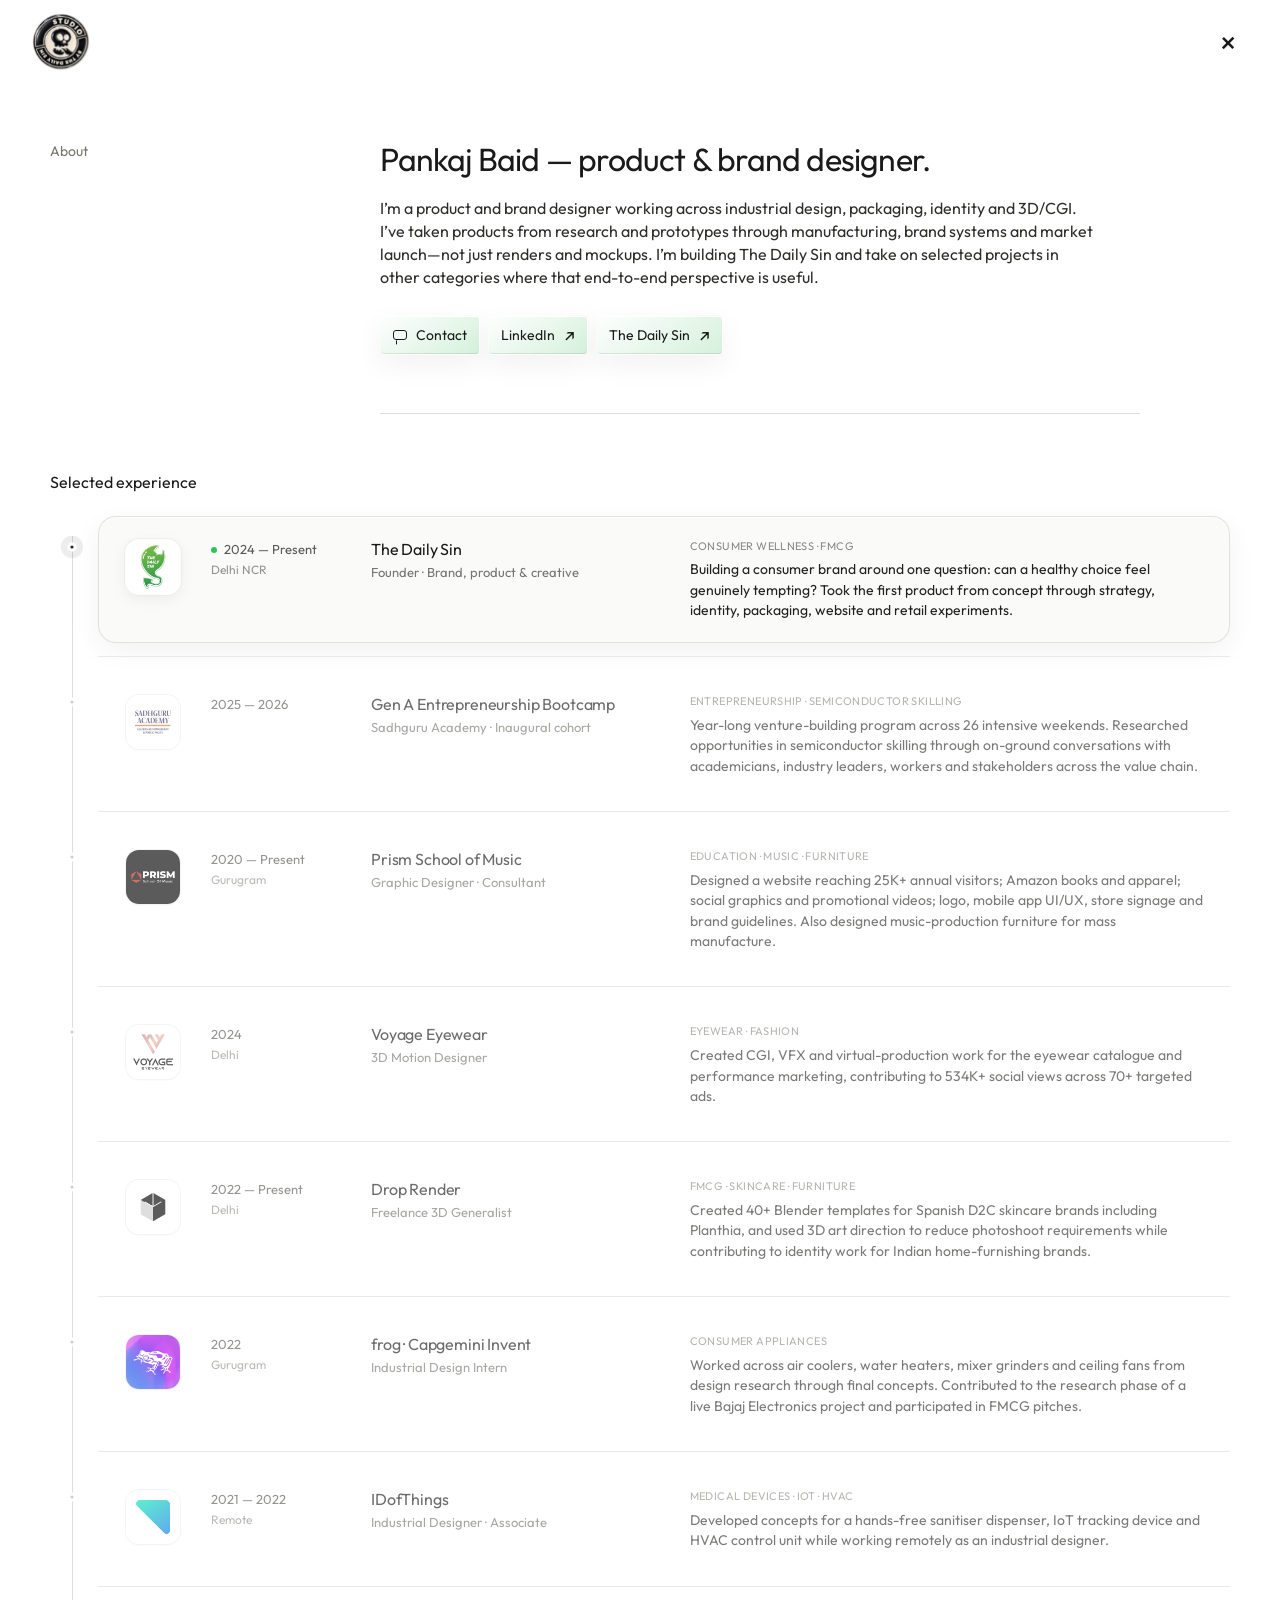
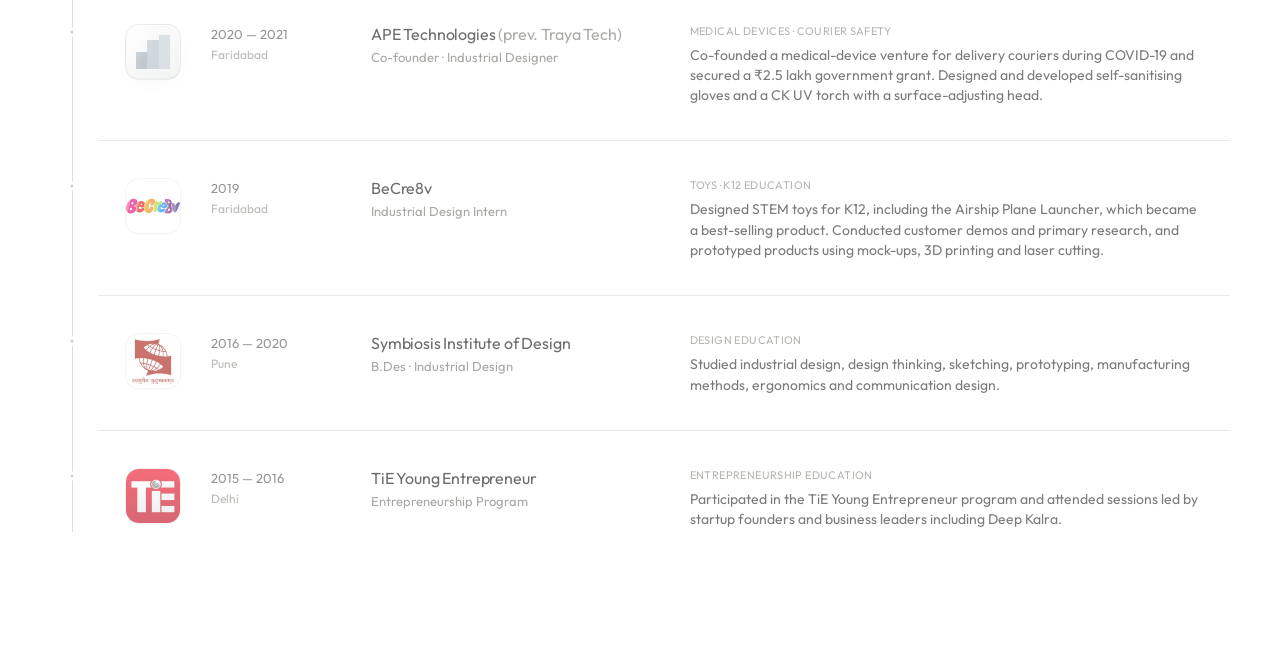
==== commit 3da124c4: "Add files via upload" ====
--- a/about.html
+++ b/about.html
@@ -186,10 +186,10 @@
     <section class="about-grid" aria-labelledby="about-title">
       <div class="eyebrow">About</div>
       <div class="intro">
-        <h1 id="about-title">Pankaj Baid — interdisciplinary designer and founder.</h1>
-        <p class="bio">I work across brand, packaging, 3D, motion and product. I began in industrial design, moved through consumer products and CGI, and eventually into building brands end to end. That range lets me think from how something is made to how it is framed, packaged and sold. I’m currently building The Daily Sin and taking on selected design work.</p>
+        <h1 id="about-title">Pankaj Baid — product &amp; brand designer.</h1>
+        <p class="bio">I’m a product and brand designer working across industrial design, packaging, identity and 3D/CGI. I’ve taken products from research and prototypes through manufacturing, brand systems and market launch—not just renders and mockups. I’m building The Daily Sin and take on selected projects in other categories where that end-to-end perspective is useful.</p>
         <div class="actions">
-          <button class="action primary" id="contact-open" type="button"><span class="message-icon" aria-hidden="true"></span>Contact</button>
+          <button class="action" id="contact-open" type="button"><span class="message-icon" aria-hidden="true"></span>Contact</button>
           <a class="action" href="https://www.linkedin.com/in/baidpankaj/" target="_blank" rel="noopener">LinkedIn <span class="arrow" aria-hidden="true">↗</span></a>
           <a class="action" href="https://thedailysin.com" target="_blank" rel="noopener">The Daily Sin <span class="arrow" aria-hidden="true">↗</span></a>
         </div>
@@ -313,7 +313,7 @@
         <article class="entry" tabindex="0">
           <span class="timeline-node" aria-hidden="true"></span>
           <div class="entry-surface">
-            <div class="logo-frame placeholder" aria-label="Generic education mark"><span class="placeholder-mark" aria-hidden="true"><i></i><i></i><i></i></span></div>
+            <div class="logo-frame"><img src="assets/about/symbiosis.png" alt="Symbiosis Institute of Design logo"></div>
             <div class="entry-meta"><div class="years">2016 — 2020</div><div class="location">Pune</div></div>
             <div class="entry-main">
               <div class="entry-title"><h3>Symbiosis Institute of Design</h3><div class="role">B.Des · Industrial Design</div></div>
@@ -325,7 +325,7 @@
         <article class="entry" tabindex="0">
           <span class="timeline-node" aria-hidden="true"></span>
           <div class="entry-surface">
-            <div class="logo-frame placeholder" aria-label="Generic education mark"><span class="placeholder-mark" aria-hidden="true"><i></i><i></i><i></i></span></div>
+            <div class="logo-frame"><img src="assets/about/tie.png" alt="TiE Young Entrepreneur logo"></div>
             <div class="entry-meta"><div class="years">2015 — 2016</div><div class="location">Delhi</div></div>
             <div class="entry-main">
               <div class="entry-title"><h3>TiE Young Entrepreneur</h3><div class="role">Entrepreneurship Program</div></div>
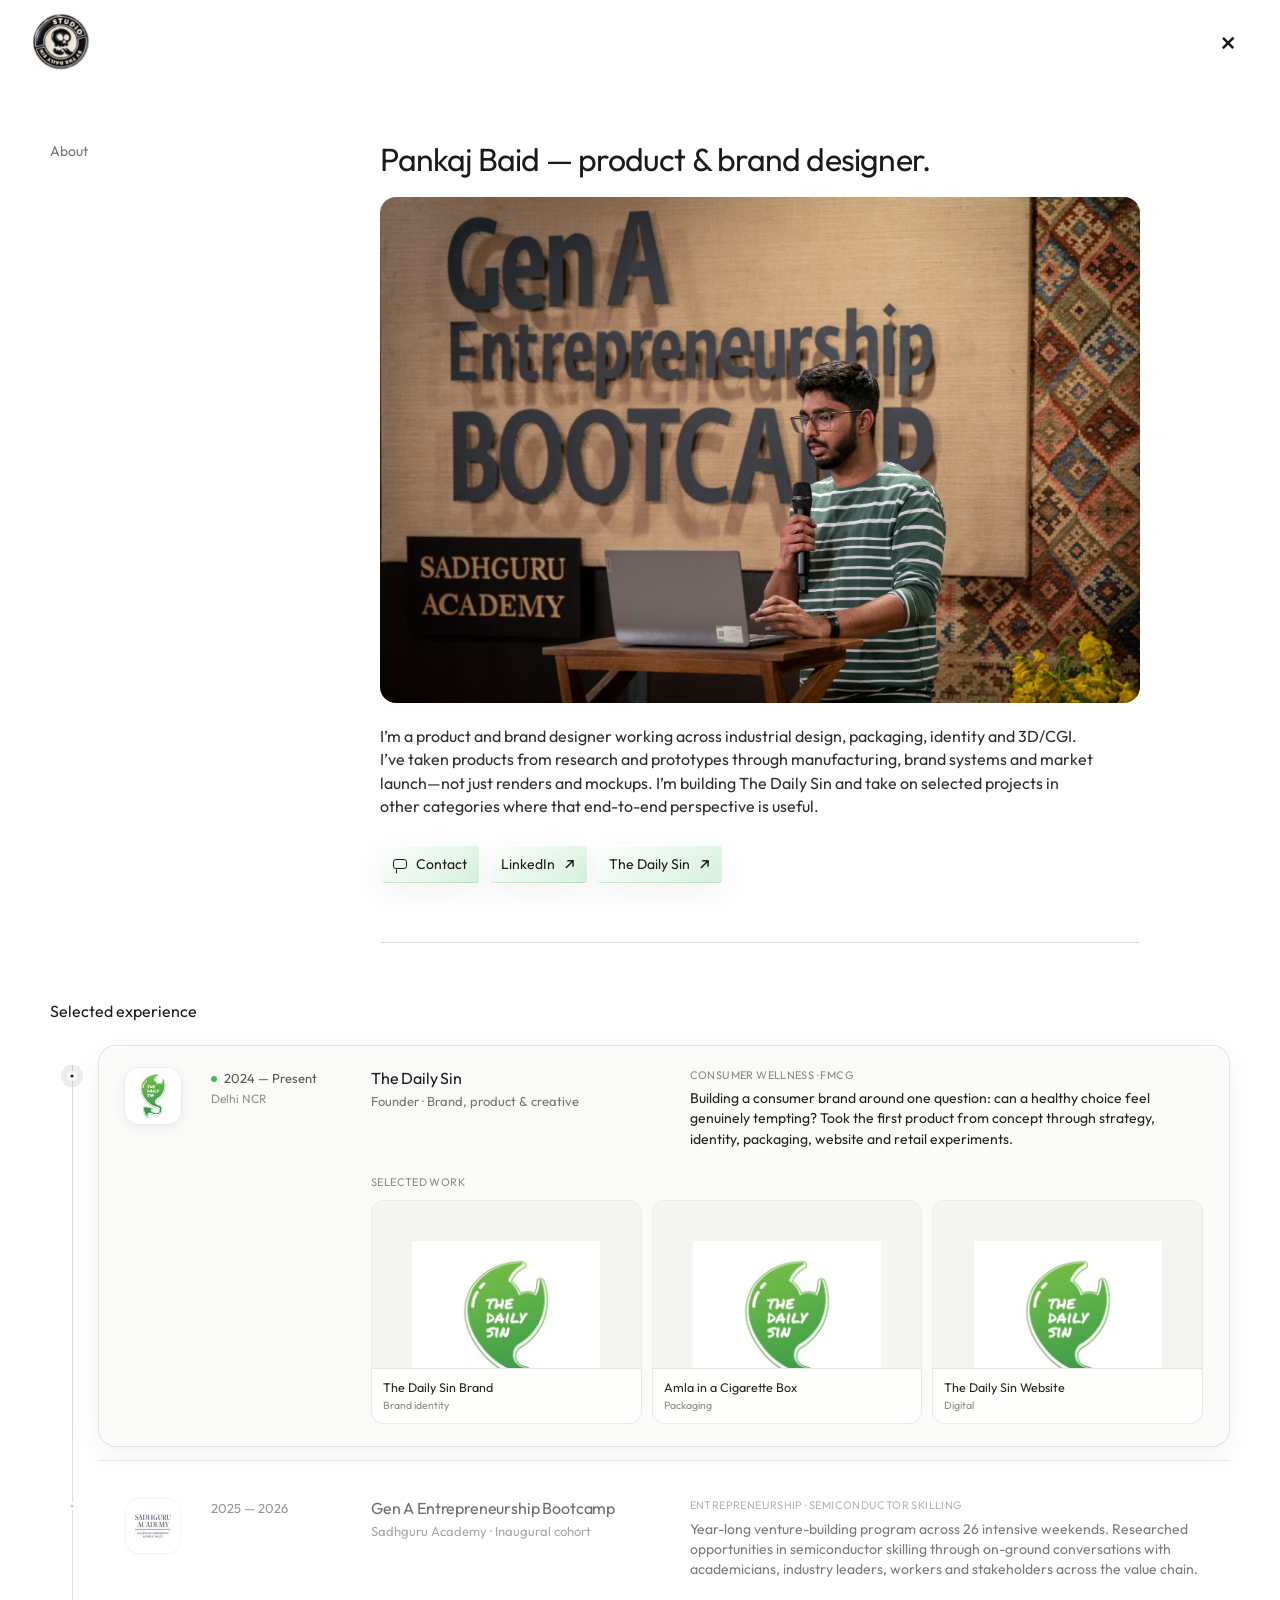
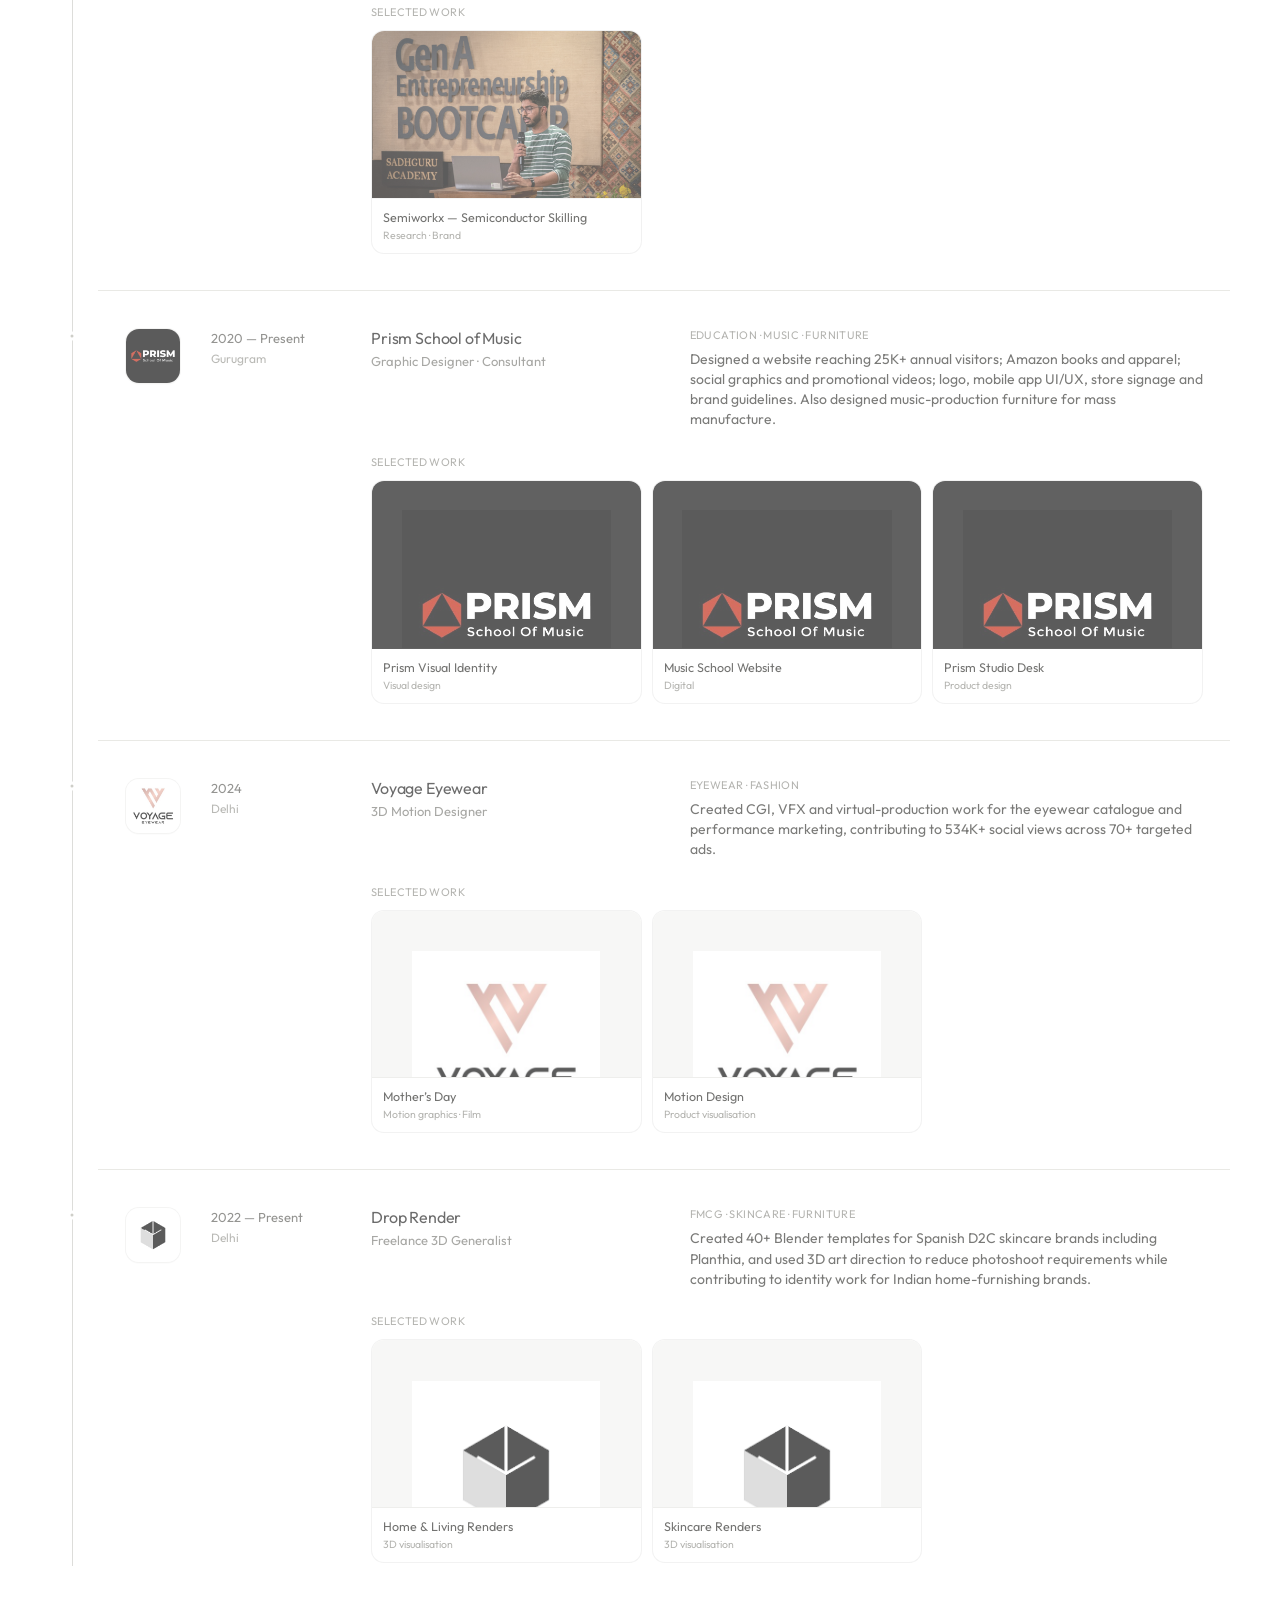
==== commit 26258746: "Add files via upload" ====
--- a/about.html
+++ b/about.html
@@ -1,19 +1,21 @@
 <!doctype html>
+
+
 <html lang="en">
 <head>
-<meta charset="utf-8">
-<meta name="viewport" content="width=device-width,initial-scale=1">
+<meta charset="utf-8"/>
+<meta content="width=device-width,initial-scale=1" name="viewport"/>
 <title>Pankaj Baid — About</title>
-<meta name="description" content="Pankaj Baid is an interdisciplinary designer and founder working across brand, packaging, 3D, motion and product. Founder of The Daily Sin.">
-<meta property="og:title" content="Pankaj Baid — Interdisciplinary Designer & Founder">
-<meta property="og:description" content="Selected experience across industrial design, brand, 3D, motion and founder-led product building.">
-<link rel="icon" type="image/png" href="assets/favicon.png?v=2">
-<link rel="preconnect" href="https://fonts.googleapis.com">
-<link rel="preconnect" href="https://fonts.gstatic.com" crossorigin>
-<link href="https://fonts.googleapis.com/css2?family=Outfit:wght@400;500&display=swap" rel="stylesheet">
+<meta content="Pankaj Baid is an interdisciplinary designer and founder working across brand, packaging, 3D, motion and product. Founder of The Daily Sin." name="description"/>
+<meta content="Pankaj Baid — Interdisciplinary Designer &amp; Founder" property="og:title"/>
+<meta content="Selected experience across industrial design, brand, 3D, motion and founder-led product building." property="og:description"/>
+<link href="assets/favicon.png?v=2" rel="icon" type="image/png"/>
+<link href="https://fonts.googleapis.com" rel="preconnect"/>
+<link crossorigin="" href="https://fonts.gstatic.com" rel="preconnect"/>
+<link href="https://fonts.googleapis.com/css2?family=Outfit:wght@400;500&amp;display=swap" rel="stylesheet"/>
 <!-- These two existing site stylesheets are intentionally retained so the page stays inside the portfolio system when deployed. -->
-<link rel="stylesheet" href="assets/site-header.css?v=5">
-<link rel="stylesheet" href="assets/glass-system.css?v=5">
+<link href="assets/site-header.css?v=5" rel="stylesheet"/>
+<link href="assets/glass-system.css?v=5" rel="stylesheet"/>
 <style>
 *{box-sizing:border-box}
 html{scroll-behavior:smooth}
@@ -45,6 +47,9 @@
 .intro{max-width:760px;padding-bottom:58px;border-bottom:1px solid var(--hairline)}
 .intro h1{margin:0 0 20px;font-size:32px;line-height:1.08;font-weight:400;letter-spacing:-.025em}
 .bio{max-width:720px;margin:0;font-size:16px;line-height:1.45;color:#2d2d2a}
+
+.hero-photo{margin:0 0 22px;width:100%;aspect-ratio:3/2;border-radius:16px;overflow:hidden;background:#f4f4f1}
+.hero-photo img{display:block;width:100%;height:100%;object-fit:cover;object-position:center center}
 .actions{display:flex;flex-wrap:wrap;gap:8px;margin-top:26px}
 .action{height:40px;display:inline-flex;align-items:center;gap:9px;padding:0 12px;border:1px solid var(--hairline);border-radius:4px;background:#fff;color:var(--ink);font:400 14px/18px Outfit,sans-serif;cursor:pointer;transition:background .2s ease,border-color .2s ease}
 .action:hover{background:#f5f5f2}
@@ -110,6 +115,26 @@
   .entry:hover .copy,.entry:focus-visible .copy{transform:translateY(0);color:#20201d}
 }
 
+
+.project-attachments{grid-column:3;margin-top:2px;padding-top:2px}
+.project-attachments-label{margin:0 0 10px;font-size:11px;line-height:15px;letter-spacing:.035em;text-transform:uppercase;color:#8a8a84}
+.project-grid{display:grid;grid-template-columns:repeat(3,minmax(0,1fr));gap:10px}
+.project-card{min-width:0;border:1px solid rgba(55,55,50,.10);border-radius:13px;overflow:hidden;background:rgba(255,255,255,.72);box-shadow:0 1px 0 rgba(255,255,255,.8) inset;transition:transform .28s cubic-bezier(.2,.8,.2,1),border-color .28s ease,background .28s ease}
+.project-thumb{position:relative;aspect-ratio:16/10;display:grid;place-items:center;overflow:hidden;background:#f4f4f1;border-bottom:1px solid rgba(55,55,50,.08)}
+.project-thumb img{display:block;width:100%;height:100%;object-fit:cover;transition:transform .30s cubic-bezier(.2,.8,.2,1)}
+.project-thumb.logo-thumb img{object-fit:contain;padding:15%}
+.project-thumb.dark{background:#090909}
+.project-thumb.dark img{padding:11%}
+.project-thumb.placeholder{background:linear-gradient(145deg,rgba(251,251,249,.94),rgba(228,231,231,.78))}
+.project-thumb.placeholder:before{content:"APE";display:grid;place-items:center;width:46px;height:46px;border-radius:13px;border:1px solid rgba(70,78,82,.12);background:rgba(255,255,255,.58);font-size:11px;letter-spacing:.08em;color:#6f7476;box-shadow:inset 0 1px 0 rgba(255,255,255,.92)}
+.project-card-copy{padding:10px 11px 11px}
+.project-name{display:block;font-size:12.5px;line-height:16px;color:#252522}
+.project-kind{display:block;margin-top:3px;font-size:10.5px;line-height:14px;color:#8b8b85}
+@media (hover:hover) and (pointer:fine){
+  .project-card:hover{transform:translateY(-1px);border-color:rgba(55,55,50,.18);background:rgba(255,255,255,.9)}
+  .project-card:hover .project-thumb img{transform:scale(1.02)}
+}
+
 .project-links{display:flex;flex-wrap:wrap;gap:8px;margin-top:9px}
 .project-link{display:inline-flex;align-items:center;gap:5px;font-size:12px;line-height:16px;color:#6d6d68;text-decoration:none;border-bottom:1px solid rgba(60,60,55,.2);padding-bottom:1px;transition:color .2s ease,border-color .2s ease}
 .project-link:hover{color:#1f1f1c;border-color:#1f1f1c}
@@ -117,8 +142,8 @@
 
 .contact-dialog{width:min(620px,calc(100vw - 32px));padding:0;border:0;background:transparent;overflow:visible}
 .contact-dialog::backdrop{background:rgba(13,24,16,.38);backdrop-filter:blur(10px)}
-.contact-card{position:relative;padding:34px;background:rgba(250,252,249,.93);border:1px solid rgba(55,193,85,.35);box-shadow:0 28px 90px rgba(0,0,0,.20);backdrop-filter:blur(18px);-webkit-backdrop-filter:blur(18px);transform:translateY(18px) scale(.97);opacity:0;animation:contact-in 520ms cubic-bezier(.16,1,.3,1) forwards}
-.contact-card:before{content:"";position:absolute;inset:0 auto 0 0;width:4px;background:#37c155}
+.contact-card{position:relative;padding:34px;background:rgba(250,250,248,.94);border:1px solid rgba(55,55,50,.15);box-shadow:0 28px 90px rgba(0,0,0,.20);backdrop-filter:blur(18px);-webkit-backdrop-filter:blur(18px);transform:translateY(18px) scale(.97);opacity:0;animation:contact-in 520ms cubic-bezier(.16,1,.3,1) forwards}
+.contact-card:before{content:"";position:absolute;inset:0 auto 0 0;width:1px;background:rgba(45,45,40,.18)}
 .contact-close{position:absolute;top:22px;right:22px;width:36px;height:36px;border:0;background:transparent;font:400 28px/1 Outfit,sans-serif;cursor:pointer}
 .contact-kicker{margin:0 0 58px;color:#657067;font-size:13px}
 .contact-card h2{max-width:470px;margin:0 0 46px;font-size:31px;line-height:33px;font-weight:400;letter-spacing:-.62px}
@@ -131,20 +156,31 @@
   .about-grid,.timeline-head{grid-template-columns:1fr;gap:16px}
   .entry-surface{grid-template-columns:60px 120px minmax(0,1fr);gap:18px;padding:21px 23px}
   .entry-main{grid-template-columns:1fr;gap:9px}
+  .project-attachments{grid-column:3}
+  .project-grid{grid-template-columns:repeat(3,minmax(0,1fr))}
 }
 @media(max-width:700px){
   :root{--axis-x:20px}
   .shell{padding:0 22px}.head{height:72px}.site-logo{width:50px;height:50px}.close-link{width:34px;height:34px;font-size:27px}
   .about{padding:38px 0 76px}.intro{padding-bottom:42px}.intro h1{font-size:27px;line-height:1.1}.bio{font-size:15px}
+  .hero-photo{margin-bottom:18px;aspect-ratio:4/3;border-radius:14px}.hero-photo img{object-position:52% center}
   .timeline-wrap{padding-top:42px}.timeline-head{margin-bottom:20px}
   .timeline:before{top:18px;bottom:18px}
   .entry{padding-left:42px;margin-bottom:11px;padding-bottom:11px}
   .entry:not(:last-child):after{left:42px}
   .timeline-node{top:29px}
-  .entry-surface{grid-template-columns:50px minmax(0,1fr);grid-template-areas:"logo meta" "logo main";column-gap:14px;row-gap:7px;min-height:0;padding:18px 18px;border-radius:16px;opacity:.44}
+  .entry-surface{grid-template-columns:50px minmax(0,1fr);grid-template-areas:"logo meta" "logo main" ". projects";column-gap:14px;row-gap:7px;min-height:0;padding:18px 18px;border-radius:16px;opacity:.44}
   .logo-frame{grid-area:logo;width:46px;height:46px;border-radius:12px}
   .entry-meta{grid-area:meta;padding-top:0;align-self:center}
   .entry-main{grid-area:main;grid-template-columns:1fr;gap:8px}
+  .project-attachments{grid-area:projects;grid-column:auto;margin-top:7px;min-width:0}
+  .project-attachments-label{margin-bottom:8px}
+  .project-grid{display:flex;gap:9px;overflow-x:auto;scrollbar-width:none;padding:0 1px 3px;scroll-snap-type:x proximity}
+  .project-grid::-webkit-scrollbar{display:none}
+  .project-card{flex:0 0 162px;scroll-snap-align:start}
+  .project-card-copy{padding:9px 10px 10px}
+  .project-name{font-size:12px;line-height:15px}
+  .project-kind{font-size:10px;line-height:13px}
   .industry{margin-bottom:4px}
   .copy{font-size:13.5px;line-height:1.46}
   .entry:not(.current):not(.is-expanded) .copy{display:-webkit-box;-webkit-box-orient:vertical;-webkit-line-clamp:2;overflow:hidden}
@@ -174,182 +210,110 @@
 </head>
 <body>
 <div class="shell">
-  <header class="head">
-    <a class="site-logo" href="index.html" aria-label="The Daily Sin home">
-      <span class="site-logo-fallback" aria-hidden="true">PB</span>
-      <img src="assets/studio-seal.png" data-fallback="assets/about/tds.png" alt="Studio by The Daily Sin">
-    </a>
-    <a class="close-link" id="close-about" href="index.html" aria-label="Close About page">×</a>
-  </header>
-
-  <main class="about">
-    <section class="about-grid" aria-labelledby="about-title">
-      <div class="eyebrow">About</div>
-      <div class="intro">
-        <h1 id="about-title">Pankaj Baid — product &amp; brand designer.</h1>
-        <p class="bio">I’m a product and brand designer working across industrial design, packaging, identity and 3D/CGI. I’ve taken products from research and prototypes through manufacturing, brand systems and market launch—not just renders and mockups. I’m building The Daily Sin and take on selected projects in other categories where that end-to-end perspective is useful.</p>
-        <div class="actions">
-          <button class="action" id="contact-open" type="button"><span class="message-icon" aria-hidden="true"></span>Contact</button>
-          <a class="action" href="https://www.linkedin.com/in/baidpankaj/" target="_blank" rel="noopener">LinkedIn <span class="arrow" aria-hidden="true">↗</span></a>
-          <a class="action" href="https://thedailysin.com" target="_blank" rel="noopener">The Daily Sin <span class="arrow" aria-hidden="true">↗</span></a>
-        </div>
-      </div>
-    </section>
-
-    <section class="timeline-wrap" aria-labelledby="experience-title">
-      <div class="timeline-head">
-        <h2 id="experience-title">Selected experience</h2>
-      </div>
-
-      <div class="timeline" id="timeline">
-        <article class="entry current is-active" tabindex="0">
-          <span class="timeline-node" aria-hidden="true"></span>
-          <div class="entry-surface">
-            <div class="logo-frame"><img src="assets/about/tds.png" alt="The Daily Sin logo"></div>
-            <div class="entry-meta"><div class="years">2024 — Present</div><div class="location">Delhi NCR</div></div>
-            <div class="entry-main">
-              <div class="entry-title"><h3>The Daily Sin</h3><div class="role">Founder · Brand, product & creative</div></div>
-              <div><div class="industry">Consumer wellness · FMCG</div><div class="copy">Building a consumer brand around one question: can a healthy choice feel genuinely tempting? Took the first product from concept through strategy, identity, packaging, website and retail experiments.</div></div>
-            </div>
-          </div>
-        </article>
-
-        <article class="entry" tabindex="0">
-          <span class="timeline-node" aria-hidden="true"></span>
-          <div class="entry-surface">
-            <div class="logo-frame"><img src="assets/about/sadhguru-academy.png" alt="Sadhguru Academy logo"></div>
-            <div class="entry-meta"><div class="years">2025 — 2026</div></div>
-            <div class="entry-main">
-              <div class="entry-title"><h3>Gen A Entrepreneurship Bootcamp</h3><div class="role">Sadhguru Academy · Inaugural cohort</div></div>
-              <div><div class="industry">Entrepreneurship · Semiconductor skilling</div><div class="copy">Year-long venture-building program across 26 intensive weekends. Researched opportunities in semiconductor skilling through on-ground conversations with academicians, industry leaders, workers and stakeholders across the value chain.</div></div>
-            </div>
-          </div>
-        </article>
-
-        <article class="entry" tabindex="0">
-          <span class="timeline-node" aria-hidden="true"></span>
-          <div class="entry-surface">
-            <div class="logo-frame"><img src="assets/about/prism.png" alt="Prism School of Music logo"></div>
-            <div class="entry-meta"><div class="years">2020 — Present</div><div class="location">Gurugram</div></div>
-            <div class="entry-main">
-              <div class="entry-title"><h3>Prism School of Music</h3><div class="role">Graphic Designer · Consultant</div></div>
-              <div><div class="industry">Education · Music · Furniture</div><div class="copy">Designed a website reaching 25K+ annual visitors; Amazon books and apparel; social graphics and promotional videos; logo, mobile app UI/UX, store signage and brand guidelines. Also designed music-production furniture for mass manufacture.</div></div>
-            </div>
-          </div>
-        </article>
-
-        <article class="entry" tabindex="0">
-          <span class="timeline-node" aria-hidden="true"></span>
-          <div class="entry-surface">
-            <div class="logo-frame"><img src="assets/about/voyage.png" alt="Voyage Eyewear logo"></div>
-            <div class="entry-meta"><div class="years">2024</div><div class="location">Delhi</div></div>
-            <div class="entry-main">
-              <div class="entry-title"><h3>Voyage Eyewear</h3><div class="role">3D Motion Designer</div></div>
-              <div><div class="industry">Eyewear · Fashion</div><div class="copy">Created CGI, VFX and virtual-production work for the eyewear catalogue and performance marketing, contributing to 534K+ social views across 70+ targeted ads.</div></div>
-            </div>
-          </div>
-        </article>
-
-        <article class="entry" tabindex="0">
-          <span class="timeline-node" aria-hidden="true"></span>
-          <div class="entry-surface">
-            <div class="logo-frame"><img src="assets/about/drop-render.png" alt="Drop Render logo"></div>
-            <div class="entry-meta"><div class="years">2022 — Present</div><div class="location">Delhi</div></div>
-            <div class="entry-main">
-              <div class="entry-title"><h3>Drop Render</h3><div class="role">Freelance 3D Generalist</div></div>
-              <div><div class="industry">FMCG · Skincare · Furniture</div><div class="copy">Created 40+ Blender templates for Spanish D2C skincare brands including Planthia, and used 3D art direction to reduce photoshoot requirements while contributing to identity work for Indian home-furnishing brands.</div></div>
-            </div>
-          </div>
-        </article>
-
-        <article class="entry" tabindex="0">
-          <span class="timeline-node" aria-hidden="true"></span>
-          <div class="entry-surface">
-            <div class="logo-frame"><img src="assets/about/frog.png" alt="frog logo"></div>
-            <div class="entry-meta"><div class="years">2022</div><div class="location">Gurugram</div></div>
-            <div class="entry-main">
-              <div class="entry-title"><h3>frog · Capgemini Invent</h3><div class="role">Industrial Design Intern</div></div>
-              <div><div class="industry">Consumer appliances</div><div class="copy">Worked across air coolers, water heaters, mixer grinders and ceiling fans from design research through final concepts. Contributed to the research phase of a live Bajaj Electronics project and participated in FMCG pitches.</div></div>
-            </div>
-          </div>
-        </article>
-
-        <article class="entry" tabindex="0">
-          <span class="timeline-node" aria-hidden="true"></span>
-          <div class="entry-surface">
-            <div class="logo-frame"><img src="assets/about/idofthings.png" alt="IDofThings logo"></div>
-            <div class="entry-meta"><div class="years">2021 — 2022</div><div class="location">Remote</div></div>
-            <div class="entry-main">
-              <div class="entry-title"><h3>IDofThings</h3><div class="role">Industrial Designer · Associate</div></div>
-              <div><div class="industry">Medical devices · IoT · HVAC</div><div class="copy">Developed concepts for a hands-free sanitiser dispenser, IoT tracking device and HVAC control unit while working remotely as an industrial designer.</div></div>
-            </div>
-          </div>
-        </article>
-
-        <article class="entry" tabindex="0">
-          <span class="timeline-node" aria-hidden="true"></span>
-          <div class="entry-surface">
-            <div class="logo-frame placeholder" aria-label="Generic company mark"><span class="placeholder-mark" aria-hidden="true"><i></i><i></i><i></i></span></div>
-            <div class="entry-meta"><div class="years">2020 — 2021</div><div class="location">Faridabad</div></div>
-            <div class="entry-main">
-              <div class="entry-title"><h3>APE Technologies <span style="color:#7b7b76">(prev. Traya Tech)</span></h3><div class="role">Co-founder · Industrial Designer</div></div>
-              <div><div class="industry">Medical devices · Courier safety</div><div class="copy">Co-founded a medical-device venture for delivery couriers during COVID-19 and secured a ₹2.5 lakh government grant. Designed and developed self-sanitising gloves and a CK UV torch with a surface-adjusting head.</div></div>
-            </div>
-          </div>
-        </article>
-
-        <article class="entry" tabindex="0">
-          <span class="timeline-node" aria-hidden="true"></span>
-          <div class="entry-surface">
-            <div class="logo-frame"><img src="assets/about/becre8v.png" alt="BeCre8v logo"></div>
-            <div class="entry-meta"><div class="years">2019</div><div class="location">Faridabad</div></div>
-            <div class="entry-main">
-              <div class="entry-title"><h3>BeCre8v</h3><div class="role">Industrial Design Intern</div></div>
-              <div><div class="industry">Toys · K12 education</div><div class="copy">Designed STEM toys for K12, including the Airship Plane Launcher, which became a best-selling product. Conducted customer demos and primary research, and prototyped products using mock-ups, 3D printing and laser cutting.</div></div>
-            </div>
-          </div>
-        </article>
-
-        <article class="entry" tabindex="0">
-          <span class="timeline-node" aria-hidden="true"></span>
-          <div class="entry-surface">
-            <div class="logo-frame"><img src="assets/about/symbiosis.png" alt="Symbiosis Institute of Design logo"></div>
-            <div class="entry-meta"><div class="years">2016 — 2020</div><div class="location">Pune</div></div>
-            <div class="entry-main">
-              <div class="entry-title"><h3>Symbiosis Institute of Design</h3><div class="role">B.Des · Industrial Design</div></div>
-              <div><div class="industry">Design education</div><div class="copy">Studied industrial design, design thinking, sketching, prototyping, manufacturing methods, ergonomics and communication design.</div></div>
-            </div>
-          </div>
-        </article>
-
-        <article class="entry" tabindex="0">
-          <span class="timeline-node" aria-hidden="true"></span>
-          <div class="entry-surface">
-            <div class="logo-frame"><img src="assets/about/tie.png" alt="TiE Young Entrepreneur logo"></div>
-            <div class="entry-meta"><div class="years">2015 — 2016</div><div class="location">Delhi</div></div>
-            <div class="entry-main">
-              <div class="entry-title"><h3>TiE Young Entrepreneur</h3><div class="role">Entrepreneurship Program</div></div>
-              <div><div class="industry">Entrepreneurship education</div><div class="copy">Participated in the TiE Young Entrepreneur program and attended sessions led by startup founders and business leaders including Deep Kalra.</div></div>
-            </div>
-          </div>
-        </article>
-      </div>
-    </section>
-  </main>
-</div>
-
+<header class="head">
+<a aria-label="The Daily Sin home" class="site-logo" href="index.html">
+<span aria-hidden="true" class="site-logo-fallback">PB</span>
+<img alt="Studio by The Daily Sin" data-fallback="assets/about/tds.png" src="assets/studio-seal.png"/>
+</a>
+<a aria-label="Close About page" class="close-link" href="index.html" id="close-about">×</a>
+</header>
+<main class="about">
+<section aria-labelledby="about-title" class="about-grid">
+<div class="eyebrow">About</div>
+<div class="intro">
+<h1 id="about-title">Pankaj Baid — product &amp; brand designer.</h1>
+<figure class="hero-photo">
+<img alt="Pankaj Baid presenting at the Gen A Entrepreneurship Bootcamp at Sadhguru Academy" src="assets/about/pankaj-gena.jpg"/>
+</figure>
+<p class="bio">I’m a product and brand designer working across industrial design, packaging, identity and 3D/CGI. I’ve taken products from research and prototypes through manufacturing, brand systems and market launch—not just renders and mockups. I’m building The Daily Sin and take on selected projects in other categories where that end-to-end perspective is useful.</p>
+<div class="actions">
+<button class="action" id="contact-open" type="button"><span aria-hidden="true" class="message-icon"></span>Contact</button>
+<a class="action" href="https://www.linkedin.com/in/baidpankaj/" rel="noopener" target="_blank">LinkedIn <span aria-hidden="true" class="arrow">↗</span></a>
+<a class="action" href="https://thedailysin.com" rel="noopener" target="_blank">The Daily Sin <span aria-hidden="true" class="arrow">↗</span></a>
+</div>
+</div>
+</section>
+<section aria-labelledby="experience-title" class="timeline-wrap">
+<div class="timeline-head">
+<h2 id="experience-title">Selected experience</h2>
+</div>
+<div class="timeline" id="timeline">
+<article class="entry current is-active" tabindex="0">
+<span aria-hidden="true" class="timeline-node"></span>
+<div class="entry-surface">
+<div class="logo-frame"><img alt="The Daily Sin logo" src="assets/about/tds.png"/></div>
+<div class="entry-meta"><div class="years">2024 — Present</div><div class="location">Delhi NCR</div></div>
+<div class="entry-main">
+<div class="entry-title"><h3>The Daily Sin</h3><div class="role">Founder · Brand, product &amp; creative</div></div>
+<div><div class="industry">Consumer wellness · FMCG</div><div class="copy">Building a consumer brand around one question: can a healthy choice feel genuinely tempting? Took the first product from concept through strategy, identity, packaging, website and retail experiments.</div></div>
+</div><div aria-label="Selected work from The Daily Sin" class="project-attachments"><div class="project-attachments-label">Selected work</div><div class="project-grid"><div class="project-card" data-project-title="The Daily Sin Brand"><div class="project-thumb logo-thumb"><img alt="" loading="lazy" src="assets/about/tds.png"/></div><div class="project-card-copy"><span class="project-name">The Daily Sin Brand</span><span class="project-kind">Brand identity</span></div></div><div class="project-card" data-project-title="Amla in a Cigarette Box"><div class="project-thumb logo-thumb"><img alt="" loading="lazy" src="assets/about/tds.png"/></div><div class="project-card-copy"><span class="project-name">Amla in a Cigarette Box</span><span class="project-kind">Packaging</span></div></div><div class="project-card" data-project-title="The Daily Sin Website"><div class="project-thumb logo-thumb"><img alt="" loading="lazy" src="assets/about/tds.png"/></div><div class="project-card-copy"><span class="project-name">The Daily Sin Website</span><span class="project-kind">Digital</span></div></div></div></div>
+</div>
+</article>
+<article class="entry" tabindex="0">
+<span aria-hidden="true" class="timeline-node"></span>
+<div class="entry-surface">
+<div class="logo-frame"><img alt="Sadhguru Academy logo" src="assets/about/sadhguru-academy.png"/></div>
+<div class="entry-meta"><div class="years">2025 — 2026</div></div>
+<div class="entry-main">
+<div class="entry-title"><h3>Gen A Entrepreneurship Bootcamp</h3><div class="role">Sadhguru Academy · Inaugural cohort</div></div>
+<div><div class="industry">Entrepreneurship · Semiconductor skilling</div><div class="copy">Year-long venture-building program across 26 intensive weekends. Researched opportunities in semiconductor skilling through on-ground conversations with academicians, industry leaders, workers and stakeholders across the value chain.</div></div>
+</div><div aria-label="Selected work from Gen A Entrepreneurship Bootcamp" class="project-attachments"><div class="project-attachments-label">Selected work</div><div class="project-grid"><div class="project-card" data-project-title="Semiworkx — Semiconductor Skilling"><div class="project-thumb"><img alt="" loading="lazy" src="assets/about/pankaj-gena.jpg"/></div><div class="project-card-copy"><span class="project-name">Semiworkx — Semiconductor Skilling</span><span class="project-kind">Research · Brand</span></div></div></div></div>
+</div>
+</article>
+<article class="entry" tabindex="0">
+<span aria-hidden="true" class="timeline-node"></span>
+<div class="entry-surface">
+<div class="logo-frame"><img alt="Prism School of Music logo" src="assets/about/prism.png"/></div>
+<div class="entry-meta"><div class="years">2020 — Present</div><div class="location">Gurugram</div></div>
+<div class="entry-main">
+<div class="entry-title"><h3>Prism School of Music</h3><div class="role">Graphic Designer · Consultant</div></div>
+<div><div class="industry">Education · Music · Furniture</div><div class="copy">Designed a website reaching 25K+ annual visitors; Amazon books and apparel; social graphics and promotional videos; logo, mobile app UI/UX, store signage and brand guidelines. Also designed music-production furniture for mass manufacture.</div></div>
+</div><div aria-label="Selected work from Prism School of Music" class="project-attachments"><div class="project-attachments-label">Selected work</div><div class="project-grid"><div class="project-card" data-project-title="Prism Visual Identity"><div class="project-thumb logo-thumb dark"><img alt="" loading="lazy" src="assets/about/prism.png"/></div><div class="project-card-copy"><span class="project-name">Prism Visual Identity</span><span class="project-kind">Visual design</span></div></div><div class="project-card" data-project-title="Music School Website"><div class="project-thumb logo-thumb dark"><img alt="" loading="lazy" src="assets/about/prism.png"/></div><div class="project-card-copy"><span class="project-name">Music School Website</span><span class="project-kind">Digital</span></div></div><div class="project-card" data-project-title="Prism Studio Desk"><div class="project-thumb logo-thumb dark"><img alt="" loading="lazy" src="assets/about/prism.png"/></div><div class="project-card-copy"><span class="project-name">Prism Studio Desk</span><span class="project-kind">Product design</span></div></div></div></div>
+</div>
+</article>
+<article class="entry" tabindex="0">
+<span aria-hidden="true" class="timeline-node"></span>
+<div class="entry-surface">
+<div class="logo-frame"><img alt="Voyage Eyewear logo" src="assets/about/voyage.png"/></div>
+<div class="entry-meta"><div class="years">2024</div><div class="location">Delhi</div></div>
+<div class="entry-main">
+<div class="entry-title"><h3>Voyage Eyewear</h3><div class="role">3D Motion Designer</div></div>
+<div><div class="industry">Eyewear · Fashion</div><div class="copy">Created CGI, VFX and virtual-production work for the eyewear catalogue and performance marketing, contributing to 534K+ social views across 70+ targeted ads.</div></div>
+</div><div aria-label="Selected work from Voyage Eyewear" class="project-attachments"><div class="project-attachments-label">Selected work</div><div class="project-grid"><div class="project-card" data-project-title="Mother’s Day"><div class="project-thumb logo-thumb"><img alt="" loading="lazy" src="assets/about/voyage.png"/></div><div class="project-card-copy"><span class="project-name">Mother’s Day</span><span class="project-kind">Motion graphics · Film</span></div></div><div class="project-card" data-project-title="Motion Design"><div class="project-thumb logo-thumb"><img alt="" loading="lazy" src="assets/about/voyage.png"/></div><div class="project-card-copy"><span class="project-name">Motion Design</span><span class="project-kind">Product visualisation</span></div></div></div></div>
+</div>
+</article>
+<article class="entry" tabindex="0">
+<span aria-hidden="true" class="timeline-node"></span>
+<div class="entry-surface">
+<div class="logo-frame"><img alt="Drop Render logo" src="assets/about/drop-render.png"/></div>
+<div class="entry-meta"><div class="years">2022 — Present</div><div class="location">Delhi</div></div>
+<div class="entry-main">
+<div class="entry-title"><h3>Drop Render</h3><div class="role">Freelance 3D Generalist</div></div>
+<div><div class="industry">FMCG · Skincare · Furniture</div><div class="copy">Created 40+ Blender templates for Spanish D2C skincare brands including Planthia, and used 3D art direction to reduce photoshoot requirements while contributing to identity work for Indian home-furnishing brands.</div></div>
+</div><div aria-label="Selected work from Drop Render" class="project-attachments"><div class="project-attachments-label">Selected work</div><div class="project-grid"><div class="project-card" data-project-title="Home &amp; Living Renders"><div class="project-thumb logo-thumb"><img alt="" loading="lazy" src="assets/about/drop-render.png"/></div><div class="project-card-copy"><span class="project-name">Home &amp; Living Renders</span><span class="project-kind">3D visualisation</span></div></div><div class="project-card" data-project-title="Skincare Renders"><div class="project-thumb logo-thumb"><img alt="" loading="lazy" src="assets/about/drop-render.png"/></div><div class="project-card-copy"><span class="project-name">Skincare Renders</span><span class="project-kind">3D visualisation</span></div></div></div></div>
+</div>
+</article>
+
+
+
+
+
+
+</div>
+</section>
+</main>
+</div>
 <dialog class="contact-dialog" id="contact-dialog">
-  <div class="contact-card">
-    <button class="contact-close" id="contact-close" type="button" aria-label="Close contact panel">×</button>
-    <p class="contact-kicker">Start a conversation</p>
-    <h2>Have something interesting in mind? Let’s make it harder to ignore.</h2>
-    <div class="contact-options">
-      <a class="contact-option" href="mailto:pankaj@thedailysin.com"><span>Email</span><b>pankaj@thedailysin.com</b><span>↗</span></a>
-      <a class="contact-option" href="https://wa.me/917020472758" target="_blank" rel="noopener"><span>WhatsApp</span><b>+91 70204 72758</b><span>↗</span></a>
-    </div>
-  </div>
+<div class="contact-card">
+<button aria-label="Close contact panel" class="contact-close" id="contact-close" type="button">×</button>
+<p class="contact-kicker">Start a conversation</p>
+<h2>Have something interesting in mind? Let’s make it harder to ignore.</h2>
+<div class="contact-options">
+<a class="contact-option" href="mailto:pankaj@thedailysin.com"><span>Email</span><b>pankaj@thedailysin.com</b><span>↗</span></a>
+<a class="contact-option" href="https://wa.me/917020472758" rel="noopener" target="_blank"><span>WhatsApp</span><b>+91 70204 72758</b><span>↗</span></a>
+</div>
+</div>
 </dialog>
-
 <script>
 const closeAbout=document.getElementById('close-about');
 const contactDialog=document.getElementById('contact-dialog');
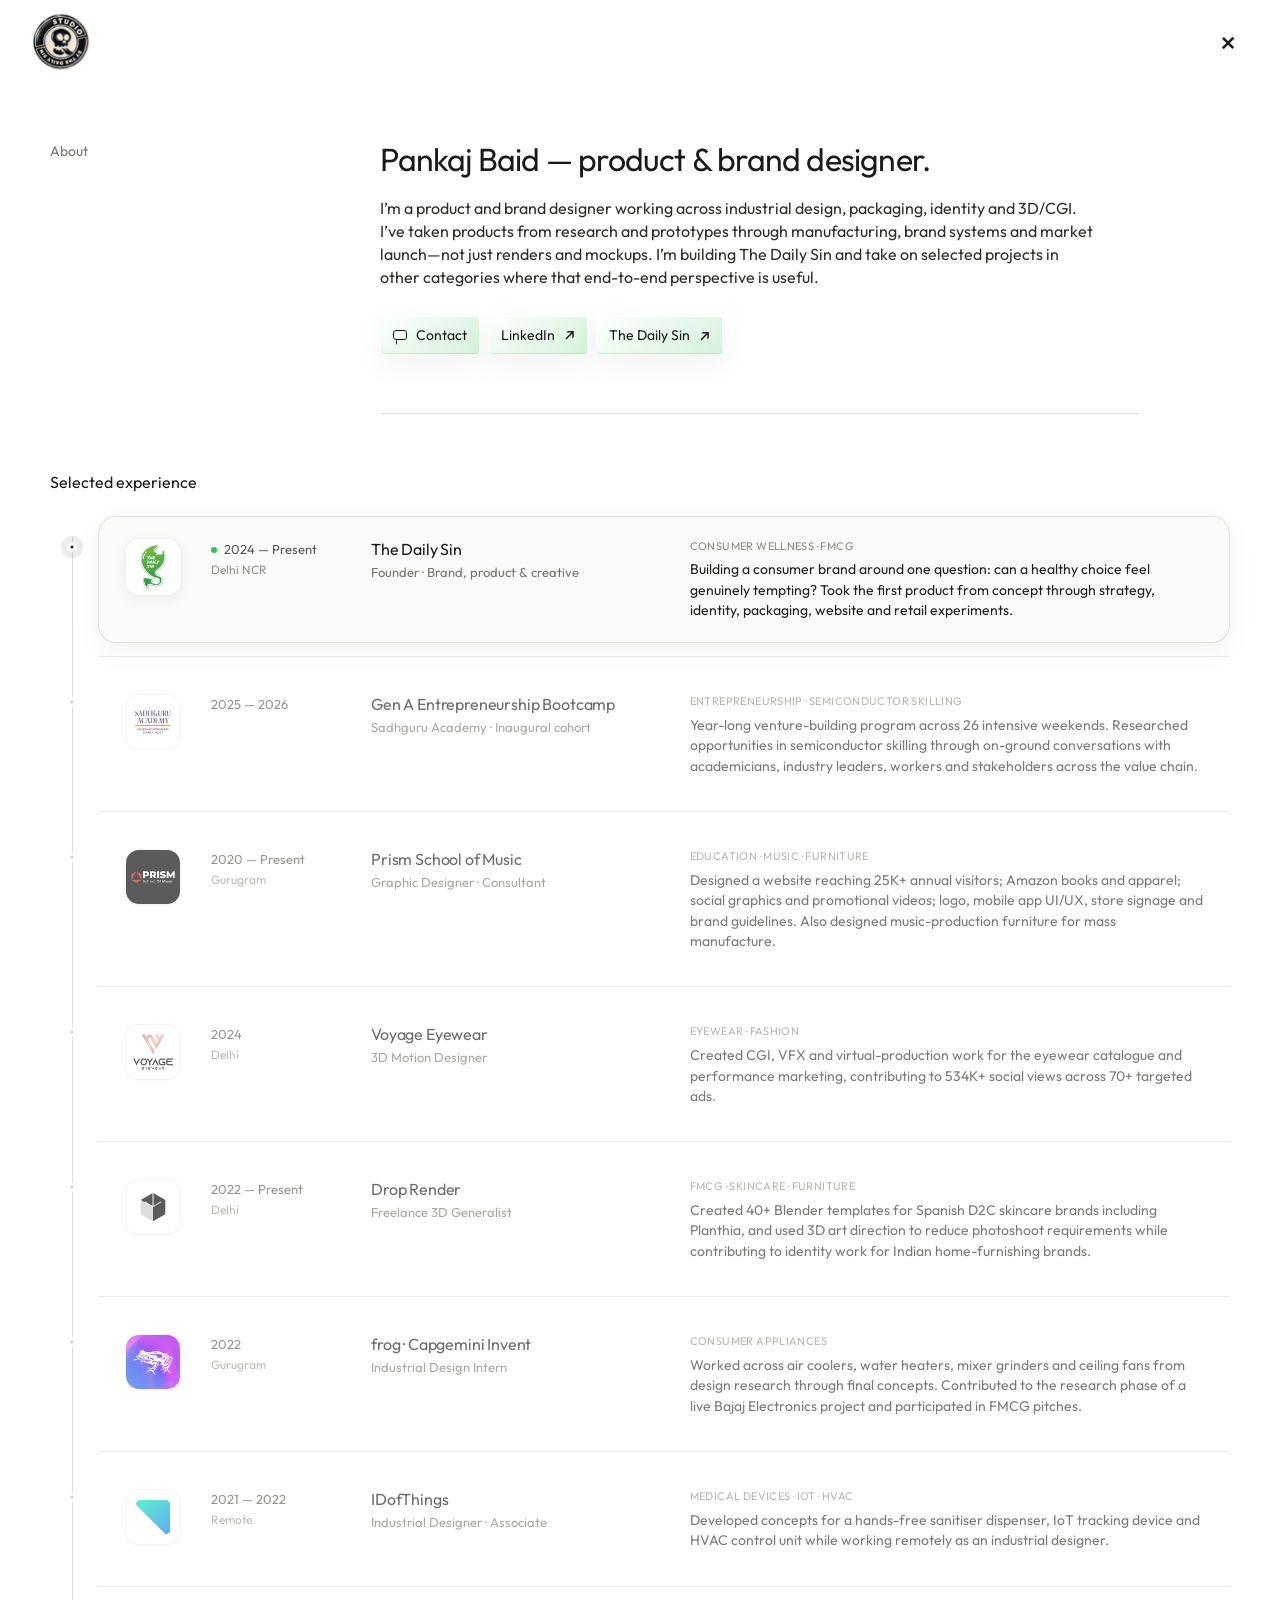
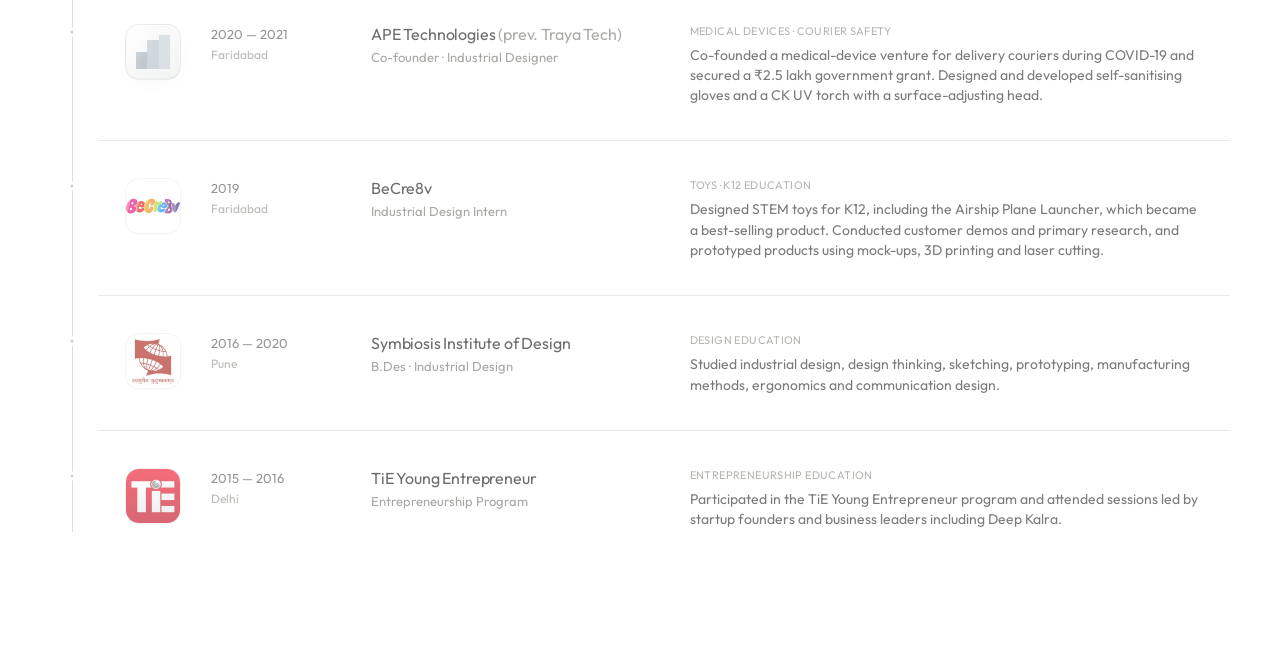
==== commit 540c8afc: "Add files via upload" ====
--- a/about.html
+++ b/about.html
@@ -1,21 +1,19 @@
 <!doctype html>
-
-
 <html lang="en">
 <head>
-<meta charset="utf-8"/>
-<meta content="width=device-width,initial-scale=1" name="viewport"/>
+<meta charset="utf-8">
+<meta name="viewport" content="width=device-width,initial-scale=1">
 <title>Pankaj Baid — About</title>
-<meta content="Pankaj Baid is an interdisciplinary designer and founder working across brand, packaging, 3D, motion and product. Founder of The Daily Sin." name="description"/>
-<meta content="Pankaj Baid — Interdisciplinary Designer &amp; Founder" property="og:title"/>
-<meta content="Selected experience across industrial design, brand, 3D, motion and founder-led product building." property="og:description"/>
-<link href="assets/favicon.png?v=2" rel="icon" type="image/png"/>
-<link href="https://fonts.googleapis.com" rel="preconnect"/>
-<link crossorigin="" href="https://fonts.gstatic.com" rel="preconnect"/>
-<link href="https://fonts.googleapis.com/css2?family=Outfit:wght@400;500&amp;display=swap" rel="stylesheet"/>
+<meta name="description" content="Pankaj Baid is an interdisciplinary designer and founder working across brand, packaging, 3D, motion and product. Founder of The Daily Sin.">
+<meta property="og:title" content="Pankaj Baid — Interdisciplinary Designer & Founder">
+<meta property="og:description" content="Selected experience across industrial design, brand, 3D, motion and founder-led product building.">
+<link rel="icon" type="image/png" href="assets/favicon.png?v=2">
+<link rel="preconnect" href="https://fonts.googleapis.com">
+<link rel="preconnect" href="https://fonts.gstatic.com" crossorigin>
+<link href="https://fonts.googleapis.com/css2?family=Outfit:wght@400;500&display=swap" rel="stylesheet">
 <!-- These two existing site stylesheets are intentionally retained so the page stays inside the portfolio system when deployed. -->
-<link href="assets/site-header.css?v=5" rel="stylesheet"/>
-<link href="assets/glass-system.css?v=5" rel="stylesheet"/>
+<link rel="stylesheet" href="assets/site-header.css?v=5">
+<link rel="stylesheet" href="assets/glass-system.css?v=5">
 <style>
 *{box-sizing:border-box}
 html{scroll-behavior:smooth}
@@ -47,9 +45,6 @@
 .intro{max-width:760px;padding-bottom:58px;border-bottom:1px solid var(--hairline)}
 .intro h1{margin:0 0 20px;font-size:32px;line-height:1.08;font-weight:400;letter-spacing:-.025em}
 .bio{max-width:720px;margin:0;font-size:16px;line-height:1.45;color:#2d2d2a}
-
-.hero-photo{margin:0 0 22px;width:100%;aspect-ratio:3/2;border-radius:16px;overflow:hidden;background:#f4f4f1}
-.hero-photo img{display:block;width:100%;height:100%;object-fit:cover;object-position:center center}
 .actions{display:flex;flex-wrap:wrap;gap:8px;margin-top:26px}
 .action{height:40px;display:inline-flex;align-items:center;gap:9px;padding:0 12px;border:1px solid var(--hairline);border-radius:4px;background:#fff;color:var(--ink);font:400 14px/18px Outfit,sans-serif;cursor:pointer;transition:background .2s ease,border-color .2s ease}
 .action:hover{background:#f5f5f2}
@@ -115,26 +110,6 @@
   .entry:hover .copy,.entry:focus-visible .copy{transform:translateY(0);color:#20201d}
 }
 
-
-.project-attachments{grid-column:3;margin-top:2px;padding-top:2px}
-.project-attachments-label{margin:0 0 10px;font-size:11px;line-height:15px;letter-spacing:.035em;text-transform:uppercase;color:#8a8a84}
-.project-grid{display:grid;grid-template-columns:repeat(3,minmax(0,1fr));gap:10px}
-.project-card{min-width:0;border:1px solid rgba(55,55,50,.10);border-radius:13px;overflow:hidden;background:rgba(255,255,255,.72);box-shadow:0 1px 0 rgba(255,255,255,.8) inset;transition:transform .28s cubic-bezier(.2,.8,.2,1),border-color .28s ease,background .28s ease}
-.project-thumb{position:relative;aspect-ratio:16/10;display:grid;place-items:center;overflow:hidden;background:#f4f4f1;border-bottom:1px solid rgba(55,55,50,.08)}
-.project-thumb img{display:block;width:100%;height:100%;object-fit:cover;transition:transform .30s cubic-bezier(.2,.8,.2,1)}
-.project-thumb.logo-thumb img{object-fit:contain;padding:15%}
-.project-thumb.dark{background:#090909}
-.project-thumb.dark img{padding:11%}
-.project-thumb.placeholder{background:linear-gradient(145deg,rgba(251,251,249,.94),rgba(228,231,231,.78))}
-.project-thumb.placeholder:before{content:"APE";display:grid;place-items:center;width:46px;height:46px;border-radius:13px;border:1px solid rgba(70,78,82,.12);background:rgba(255,255,255,.58);font-size:11px;letter-spacing:.08em;color:#6f7476;box-shadow:inset 0 1px 0 rgba(255,255,255,.92)}
-.project-card-copy{padding:10px 11px 11px}
-.project-name{display:block;font-size:12.5px;line-height:16px;color:#252522}
-.project-kind{display:block;margin-top:3px;font-size:10.5px;line-height:14px;color:#8b8b85}
-@media (hover:hover) and (pointer:fine){
-  .project-card:hover{transform:translateY(-1px);border-color:rgba(55,55,50,.18);background:rgba(255,255,255,.9)}
-  .project-card:hover .project-thumb img{transform:scale(1.02)}
-}
-
 .project-links{display:flex;flex-wrap:wrap;gap:8px;margin-top:9px}
 .project-link{display:inline-flex;align-items:center;gap:5px;font-size:12px;line-height:16px;color:#6d6d68;text-decoration:none;border-bottom:1px solid rgba(60,60,55,.2);padding-bottom:1px;transition:color .2s ease,border-color .2s ease}
 .project-link:hover{color:#1f1f1c;border-color:#1f1f1c}
@@ -142,8 +117,8 @@
 
 .contact-dialog{width:min(620px,calc(100vw - 32px));padding:0;border:0;background:transparent;overflow:visible}
 .contact-dialog::backdrop{background:rgba(13,24,16,.38);backdrop-filter:blur(10px)}
-.contact-card{position:relative;padding:34px;background:rgba(250,250,248,.94);border:1px solid rgba(55,55,50,.15);box-shadow:0 28px 90px rgba(0,0,0,.20);backdrop-filter:blur(18px);-webkit-backdrop-filter:blur(18px);transform:translateY(18px) scale(.97);opacity:0;animation:contact-in 520ms cubic-bezier(.16,1,.3,1) forwards}
-.contact-card:before{content:"";position:absolute;inset:0 auto 0 0;width:1px;background:rgba(45,45,40,.18)}
+.contact-card{position:relative;padding:34px;background:rgba(250,252,249,.93);border:1px solid rgba(55,193,85,.35);box-shadow:0 28px 90px rgba(0,0,0,.20);backdrop-filter:blur(18px);-webkit-backdrop-filter:blur(18px);transform:translateY(18px) scale(.97);opacity:0;animation:contact-in 520ms cubic-bezier(.16,1,.3,1) forwards}
+.contact-card:before{content:"";position:absolute;inset:0 auto 0 0;width:4px;background:#37c155}
 .contact-close{position:absolute;top:22px;right:22px;width:36px;height:36px;border:0;background:transparent;font:400 28px/1 Outfit,sans-serif;cursor:pointer}
 .contact-kicker{margin:0 0 58px;color:#657067;font-size:13px}
 .contact-card h2{max-width:470px;margin:0 0 46px;font-size:31px;line-height:33px;font-weight:400;letter-spacing:-.62px}
@@ -156,31 +131,20 @@
   .about-grid,.timeline-head{grid-template-columns:1fr;gap:16px}
   .entry-surface{grid-template-columns:60px 120px minmax(0,1fr);gap:18px;padding:21px 23px}
   .entry-main{grid-template-columns:1fr;gap:9px}
-  .project-attachments{grid-column:3}
-  .project-grid{grid-template-columns:repeat(3,minmax(0,1fr))}
 }
 @media(max-width:700px){
   :root{--axis-x:20px}
   .shell{padding:0 22px}.head{height:72px}.site-logo{width:50px;height:50px}.close-link{width:34px;height:34px;font-size:27px}
   .about{padding:38px 0 76px}.intro{padding-bottom:42px}.intro h1{font-size:27px;line-height:1.1}.bio{font-size:15px}
-  .hero-photo{margin-bottom:18px;aspect-ratio:4/3;border-radius:14px}.hero-photo img{object-position:52% center}
   .timeline-wrap{padding-top:42px}.timeline-head{margin-bottom:20px}
   .timeline:before{top:18px;bottom:18px}
   .entry{padding-left:42px;margin-bottom:11px;padding-bottom:11px}
   .entry:not(:last-child):after{left:42px}
   .timeline-node{top:29px}
-  .entry-surface{grid-template-columns:50px minmax(0,1fr);grid-template-areas:"logo meta" "logo main" ". projects";column-gap:14px;row-gap:7px;min-height:0;padding:18px 18px;border-radius:16px;opacity:.44}
+  .entry-surface{grid-template-columns:50px minmax(0,1fr);grid-template-areas:"logo meta" "logo main";column-gap:14px;row-gap:7px;min-height:0;padding:18px 18px;border-radius:16px;opacity:.44}
   .logo-frame{grid-area:logo;width:46px;height:46px;border-radius:12px}
   .entry-meta{grid-area:meta;padding-top:0;align-self:center}
   .entry-main{grid-area:main;grid-template-columns:1fr;gap:8px}
-  .project-attachments{grid-area:projects;grid-column:auto;margin-top:7px;min-width:0}
-  .project-attachments-label{margin-bottom:8px}
-  .project-grid{display:flex;gap:9px;overflow-x:auto;scrollbar-width:none;padding:0 1px 3px;scroll-snap-type:x proximity}
-  .project-grid::-webkit-scrollbar{display:none}
-  .project-card{flex:0 0 162px;scroll-snap-align:start}
-  .project-card-copy{padding:9px 10px 10px}
-  .project-name{font-size:12px;line-height:15px}
-  .project-kind{font-size:10px;line-height:13px}
   .industry{margin-bottom:4px}
   .copy{font-size:13.5px;line-height:1.46}
   .entry:not(.current):not(.is-expanded) .copy{display:-webkit-box;-webkit-box-orient:vertical;-webkit-line-clamp:2;overflow:hidden}
@@ -210,110 +174,182 @@
 </head>
 <body>
 <div class="shell">
-<header class="head">
-<a aria-label="The Daily Sin home" class="site-logo" href="index.html">
-<span aria-hidden="true" class="site-logo-fallback">PB</span>
-<img alt="Studio by The Daily Sin" data-fallback="assets/about/tds.png" src="assets/studio-seal.png"/>
-</a>
-<a aria-label="Close About page" class="close-link" href="index.html" id="close-about">×</a>
-</header>
-<main class="about">
-<section aria-labelledby="about-title" class="about-grid">
-<div class="eyebrow">About</div>
-<div class="intro">
-<h1 id="about-title">Pankaj Baid — product &amp; brand designer.</h1>
-<figure class="hero-photo">
-<img alt="Pankaj Baid presenting at the Gen A Entrepreneurship Bootcamp at Sadhguru Academy" src="assets/about/pankaj-gena.jpg"/>
-</figure>
-<p class="bio">I’m a product and brand designer working across industrial design, packaging, identity and 3D/CGI. I’ve taken products from research and prototypes through manufacturing, brand systems and market launch—not just renders and mockups. I’m building The Daily Sin and take on selected projects in other categories where that end-to-end perspective is useful.</p>
-<div class="actions">
-<button class="action" id="contact-open" type="button"><span aria-hidden="true" class="message-icon"></span>Contact</button>
-<a class="action" href="https://www.linkedin.com/in/baidpankaj/" rel="noopener" target="_blank">LinkedIn <span aria-hidden="true" class="arrow">↗</span></a>
-<a class="action" href="https://thedailysin.com" rel="noopener" target="_blank">The Daily Sin <span aria-hidden="true" class="arrow">↗</span></a>
+  <header class="head">
+    <a class="site-logo" href="index.html" aria-label="The Daily Sin home">
+      <span class="site-logo-fallback" aria-hidden="true">PB</span>
+      <img src="assets/studio-seal.png" data-fallback="assets/about/tds.png" alt="Studio by The Daily Sin">
+    </a>
+    <a class="close-link" id="close-about" href="index.html" aria-label="Close About page">×</a>
+  </header>
+
+  <main class="about">
+    <section class="about-grid" aria-labelledby="about-title">
+      <div class="eyebrow">About</div>
+      <div class="intro">
+        <h1 id="about-title">Pankaj Baid — product &amp; brand designer.</h1>
+        <p class="bio">I’m a product and brand designer working across industrial design, packaging, identity and 3D/CGI. I’ve taken products from research and prototypes through manufacturing, brand systems and market launch—not just renders and mockups. I’m building The Daily Sin and take on selected projects in other categories where that end-to-end perspective is useful.</p>
+        <div class="actions">
+          <button class="action" id="contact-open" type="button"><span class="message-icon" aria-hidden="true"></span>Contact</button>
+          <a class="action" href="https://www.linkedin.com/in/baidpankaj/" target="_blank" rel="noopener">LinkedIn <span class="arrow" aria-hidden="true">↗</span></a>
+          <a class="action" href="https://thedailysin.com" target="_blank" rel="noopener">The Daily Sin <span class="arrow" aria-hidden="true">↗</span></a>
+        </div>
+      </div>
+    </section>
+
+    <section class="timeline-wrap" aria-labelledby="experience-title">
+      <div class="timeline-head">
+        <h2 id="experience-title">Selected experience</h2>
+      </div>
+
+      <div class="timeline" id="timeline">
+        <article class="entry current is-active" tabindex="0">
+          <span class="timeline-node" aria-hidden="true"></span>
+          <div class="entry-surface">
+            <div class="logo-frame"><img src="assets/about/tds.png" alt="The Daily Sin logo"></div>
+            <div class="entry-meta"><div class="years">2024 — Present</div><div class="location">Delhi NCR</div></div>
+            <div class="entry-main">
+              <div class="entry-title"><h3>The Daily Sin</h3><div class="role">Founder · Brand, product & creative</div></div>
+              <div><div class="industry">Consumer wellness · FMCG</div><div class="copy">Building a consumer brand around one question: can a healthy choice feel genuinely tempting? Took the first product from concept through strategy, identity, packaging, website and retail experiments.</div></div>
+            </div>
+          </div>
+        </article>
+
+        <article class="entry" tabindex="0">
+          <span class="timeline-node" aria-hidden="true"></span>
+          <div class="entry-surface">
+            <div class="logo-frame"><img src="assets/about/sadhguru-academy.png" alt="Sadhguru Academy logo"></div>
+            <div class="entry-meta"><div class="years">2025 — 2026</div></div>
+            <div class="entry-main">
+              <div class="entry-title"><h3>Gen A Entrepreneurship Bootcamp</h3><div class="role">Sadhguru Academy · Inaugural cohort</div></div>
+              <div><div class="industry">Entrepreneurship · Semiconductor skilling</div><div class="copy">Year-long venture-building program across 26 intensive weekends. Researched opportunities in semiconductor skilling through on-ground conversations with academicians, industry leaders, workers and stakeholders across the value chain.</div></div>
+            </div>
+          </div>
+        </article>
+
+        <article class="entry" tabindex="0">
+          <span class="timeline-node" aria-hidden="true"></span>
+          <div class="entry-surface">
+            <div class="logo-frame"><img src="assets/about/prism.png" alt="Prism School of Music logo"></div>
+            <div class="entry-meta"><div class="years">2020 — Present</div><div class="location">Gurugram</div></div>
+            <div class="entry-main">
+              <div class="entry-title"><h3>Prism School of Music</h3><div class="role">Graphic Designer · Consultant</div></div>
+              <div><div class="industry">Education · Music · Furniture</div><div class="copy">Designed a website reaching 25K+ annual visitors; Amazon books and apparel; social graphics and promotional videos; logo, mobile app UI/UX, store signage and brand guidelines. Also designed music-production furniture for mass manufacture.</div></div>
+            </div>
+          </div>
+        </article>
+
+        <article class="entry" tabindex="0">
+          <span class="timeline-node" aria-hidden="true"></span>
+          <div class="entry-surface">
+            <div class="logo-frame"><img src="assets/about/voyage.png" alt="Voyage Eyewear logo"></div>
+            <div class="entry-meta"><div class="years">2024</div><div class="location">Delhi</div></div>
+            <div class="entry-main">
+              <div class="entry-title"><h3>Voyage Eyewear</h3><div class="role">3D Motion Designer</div></div>
+              <div><div class="industry">Eyewear · Fashion</div><div class="copy">Created CGI, VFX and virtual-production work for the eyewear catalogue and performance marketing, contributing to 534K+ social views across 70+ targeted ads.</div></div>
+            </div>
+          </div>
+        </article>
+
+        <article class="entry" tabindex="0">
+          <span class="timeline-node" aria-hidden="true"></span>
+          <div class="entry-surface">
+            <div class="logo-frame"><img src="assets/about/drop-render.png" alt="Drop Render logo"></div>
+            <div class="entry-meta"><div class="years">2022 — Present</div><div class="location">Delhi</div></div>
+            <div class="entry-main">
+              <div class="entry-title"><h3>Drop Render</h3><div class="role">Freelance 3D Generalist</div></div>
+              <div><div class="industry">FMCG · Skincare · Furniture</div><div class="copy">Created 40+ Blender templates for Spanish D2C skincare brands including Planthia, and used 3D art direction to reduce photoshoot requirements while contributing to identity work for Indian home-furnishing brands.</div></div>
+            </div>
+          </div>
+        </article>
+
+        <article class="entry" tabindex="0">
+          <span class="timeline-node" aria-hidden="true"></span>
+          <div class="entry-surface">
+            <div class="logo-frame"><img src="assets/about/frog.png" alt="frog logo"></div>
+            <div class="entry-meta"><div class="years">2022</div><div class="location">Gurugram</div></div>
+            <div class="entry-main">
+              <div class="entry-title"><h3>frog · Capgemini Invent</h3><div class="role">Industrial Design Intern</div></div>
+              <div><div class="industry">Consumer appliances</div><div class="copy">Worked across air coolers, water heaters, mixer grinders and ceiling fans from design research through final concepts. Contributed to the research phase of a live Bajaj Electronics project and participated in FMCG pitches.</div></div>
+            </div>
+          </div>
+        </article>
+
+        <article class="entry" tabindex="0">
+          <span class="timeline-node" aria-hidden="true"></span>
+          <div class="entry-surface">
+            <div class="logo-frame"><img src="assets/about/idofthings.png" alt="IDofThings logo"></div>
+            <div class="entry-meta"><div class="years">2021 — 2022</div><div class="location">Remote</div></div>
+            <div class="entry-main">
+              <div class="entry-title"><h3>IDofThings</h3><div class="role">Industrial Designer · Associate</div></div>
+              <div><div class="industry">Medical devices · IoT · HVAC</div><div class="copy">Developed concepts for a hands-free sanitiser dispenser, IoT tracking device and HVAC control unit while working remotely as an industrial designer.</div></div>
+            </div>
+          </div>
+        </article>
+
+        <article class="entry" tabindex="0">
+          <span class="timeline-node" aria-hidden="true"></span>
+          <div class="entry-surface">
+            <div class="logo-frame placeholder" aria-label="Generic company mark"><span class="placeholder-mark" aria-hidden="true"><i></i><i></i><i></i></span></div>
+            <div class="entry-meta"><div class="years">2020 — 2021</div><div class="location">Faridabad</div></div>
+            <div class="entry-main">
+              <div class="entry-title"><h3>APE Technologies <span style="color:#7b7b76">(prev. Traya Tech)</span></h3><div class="role">Co-founder · Industrial Designer</div></div>
+              <div><div class="industry">Medical devices · Courier safety</div><div class="copy">Co-founded a medical-device venture for delivery couriers during COVID-19 and secured a ₹2.5 lakh government grant. Designed and developed self-sanitising gloves and a CK UV torch with a surface-adjusting head.</div></div>
+            </div>
+          </div>
+        </article>
+
+        <article class="entry" tabindex="0">
+          <span class="timeline-node" aria-hidden="true"></span>
+          <div class="entry-surface">
+            <div class="logo-frame"><img src="assets/about/becre8v.png" alt="BeCre8v logo"></div>
+            <div class="entry-meta"><div class="years">2019</div><div class="location">Faridabad</div></div>
+            <div class="entry-main">
+              <div class="entry-title"><h3>BeCre8v</h3><div class="role">Industrial Design Intern</div></div>
+              <div><div class="industry">Toys · K12 education</div><div class="copy">Designed STEM toys for K12, including the Airship Plane Launcher, which became a best-selling product. Conducted customer demos and primary research, and prototyped products using mock-ups, 3D printing and laser cutting.</div></div>
+            </div>
+          </div>
+        </article>
+
+        <article class="entry" tabindex="0">
+          <span class="timeline-node" aria-hidden="true"></span>
+          <div class="entry-surface">
+            <div class="logo-frame"><img src="assets/about/symbiosis.png" alt="Symbiosis Institute of Design logo"></div>
+            <div class="entry-meta"><div class="years">2016 — 2020</div><div class="location">Pune</div></div>
+            <div class="entry-main">
+              <div class="entry-title"><h3>Symbiosis Institute of Design</h3><div class="role">B.Des · Industrial Design</div></div>
+              <div><div class="industry">Design education</div><div class="copy">Studied industrial design, design thinking, sketching, prototyping, manufacturing methods, ergonomics and communication design.</div></div>
+            </div>
+          </div>
+        </article>
+
+        <article class="entry" tabindex="0">
+          <span class="timeline-node" aria-hidden="true"></span>
+          <div class="entry-surface">
+            <div class="logo-frame"><img src="assets/about/tie.png" alt="TiE Young Entrepreneur logo"></div>
+            <div class="entry-meta"><div class="years">2015 — 2016</div><div class="location">Delhi</div></div>
+            <div class="entry-main">
+              <div class="entry-title"><h3>TiE Young Entrepreneur</h3><div class="role">Entrepreneurship Program</div></div>
+              <div><div class="industry">Entrepreneurship education</div><div class="copy">Participated in the TiE Young Entrepreneur program and attended sessions led by startup founders and business leaders including Deep Kalra.</div></div>
+            </div>
+          </div>
+        </article>
+      </div>
+    </section>
+  </main>
 </div>
-</div>
-</section>
-<section aria-labelledby="experience-title" class="timeline-wrap">
-<div class="timeline-head">
-<h2 id="experience-title">Selected experience</h2>
-</div>
-<div class="timeline" id="timeline">
-<article class="entry current is-active" tabindex="0">
-<span aria-hidden="true" class="timeline-node"></span>
-<div class="entry-surface">
-<div class="logo-frame"><img alt="The Daily Sin logo" src="assets/about/tds.png"/></div>
-<div class="entry-meta"><div class="years">2024 — Present</div><div class="location">Delhi NCR</div></div>
-<div class="entry-main">
-<div class="entry-title"><h3>The Daily Sin</h3><div class="role">Founder · Brand, product &amp; creative</div></div>
-<div><div class="industry">Consumer wellness · FMCG</div><div class="copy">Building a consumer brand around one question: can a healthy choice feel genuinely tempting? Took the first product from concept through strategy, identity, packaging, website and retail experiments.</div></div>
-</div><div aria-label="Selected work from The Daily Sin" class="project-attachments"><div class="project-attachments-label">Selected work</div><div class="project-grid"><div class="project-card" data-project-title="The Daily Sin Brand"><div class="project-thumb logo-thumb"><img alt="" loading="lazy" src="assets/about/tds.png"/></div><div class="project-card-copy"><span class="project-name">The Daily Sin Brand</span><span class="project-kind">Brand identity</span></div></div><div class="project-card" data-project-title="Amla in a Cigarette Box"><div class="project-thumb logo-thumb"><img alt="" loading="lazy" src="assets/about/tds.png"/></div><div class="project-card-copy"><span class="project-name">Amla in a Cigarette Box</span><span class="project-kind">Packaging</span></div></div><div class="project-card" data-project-title="The Daily Sin Website"><div class="project-thumb logo-thumb"><img alt="" loading="lazy" src="assets/about/tds.png"/></div><div class="project-card-copy"><span class="project-name">The Daily Sin Website</span><span class="project-kind">Digital</span></div></div></div></div>
-</div>
-</article>
-<article class="entry" tabindex="0">
-<span aria-hidden="true" class="timeline-node"></span>
-<div class="entry-surface">
-<div class="logo-frame"><img alt="Sadhguru Academy logo" src="assets/about/sadhguru-academy.png"/></div>
-<div class="entry-meta"><div class="years">2025 — 2026</div></div>
-<div class="entry-main">
-<div class="entry-title"><h3>Gen A Entrepreneurship Bootcamp</h3><div class="role">Sadhguru Academy · Inaugural cohort</div></div>
-<div><div class="industry">Entrepreneurship · Semiconductor skilling</div><div class="copy">Year-long venture-building program across 26 intensive weekends. Researched opportunities in semiconductor skilling through on-ground conversations with academicians, industry leaders, workers and stakeholders across the value chain.</div></div>
-</div><div aria-label="Selected work from Gen A Entrepreneurship Bootcamp" class="project-attachments"><div class="project-attachments-label">Selected work</div><div class="project-grid"><div class="project-card" data-project-title="Semiworkx — Semiconductor Skilling"><div class="project-thumb"><img alt="" loading="lazy" src="assets/about/pankaj-gena.jpg"/></div><div class="project-card-copy"><span class="project-name">Semiworkx — Semiconductor Skilling</span><span class="project-kind">Research · Brand</span></div></div></div></div>
-</div>
-</article>
-<article class="entry" tabindex="0">
-<span aria-hidden="true" class="timeline-node"></span>
-<div class="entry-surface">
-<div class="logo-frame"><img alt="Prism School of Music logo" src="assets/about/prism.png"/></div>
-<div class="entry-meta"><div class="years">2020 — Present</div><div class="location">Gurugram</div></div>
-<div class="entry-main">
-<div class="entry-title"><h3>Prism School of Music</h3><div class="role">Graphic Designer · Consultant</div></div>
-<div><div class="industry">Education · Music · Furniture</div><div class="copy">Designed a website reaching 25K+ annual visitors; Amazon books and apparel; social graphics and promotional videos; logo, mobile app UI/UX, store signage and brand guidelines. Also designed music-production furniture for mass manufacture.</div></div>
-</div><div aria-label="Selected work from Prism School of Music" class="project-attachments"><div class="project-attachments-label">Selected work</div><div class="project-grid"><div class="project-card" data-project-title="Prism Visual Identity"><div class="project-thumb logo-thumb dark"><img alt="" loading="lazy" src="assets/about/prism.png"/></div><div class="project-card-copy"><span class="project-name">Prism Visual Identity</span><span class="project-kind">Visual design</span></div></div><div class="project-card" data-project-title="Music School Website"><div class="project-thumb logo-thumb dark"><img alt="" loading="lazy" src="assets/about/prism.png"/></div><div class="project-card-copy"><span class="project-name">Music School Website</span><span class="project-kind">Digital</span></div></div><div class="project-card" data-project-title="Prism Studio Desk"><div class="project-thumb logo-thumb dark"><img alt="" loading="lazy" src="assets/about/prism.png"/></div><div class="project-card-copy"><span class="project-name">Prism Studio Desk</span><span class="project-kind">Product design</span></div></div></div></div>
-</div>
-</article>
-<article class="entry" tabindex="0">
-<span aria-hidden="true" class="timeline-node"></span>
-<div class="entry-surface">
-<div class="logo-frame"><img alt="Voyage Eyewear logo" src="assets/about/voyage.png"/></div>
-<div class="entry-meta"><div class="years">2024</div><div class="location">Delhi</div></div>
-<div class="entry-main">
-<div class="entry-title"><h3>Voyage Eyewear</h3><div class="role">3D Motion Designer</div></div>
-<div><div class="industry">Eyewear · Fashion</div><div class="copy">Created CGI, VFX and virtual-production work for the eyewear catalogue and performance marketing, contributing to 534K+ social views across 70+ targeted ads.</div></div>
-</div><div aria-label="Selected work from Voyage Eyewear" class="project-attachments"><div class="project-attachments-label">Selected work</div><div class="project-grid"><div class="project-card" data-project-title="Mother’s Day"><div class="project-thumb logo-thumb"><img alt="" loading="lazy" src="assets/about/voyage.png"/></div><div class="project-card-copy"><span class="project-name">Mother’s Day</span><span class="project-kind">Motion graphics · Film</span></div></div><div class="project-card" data-project-title="Motion Design"><div class="project-thumb logo-thumb"><img alt="" loading="lazy" src="assets/about/voyage.png"/></div><div class="project-card-copy"><span class="project-name">Motion Design</span><span class="project-kind">Product visualisation</span></div></div></div></div>
-</div>
-</article>
-<article class="entry" tabindex="0">
-<span aria-hidden="true" class="timeline-node"></span>
-<div class="entry-surface">
-<div class="logo-frame"><img alt="Drop Render logo" src="assets/about/drop-render.png"/></div>
-<div class="entry-meta"><div class="years">2022 — Present</div><div class="location">Delhi</div></div>
-<div class="entry-main">
-<div class="entry-title"><h3>Drop Render</h3><div class="role">Freelance 3D Generalist</div></div>
-<div><div class="industry">FMCG · Skincare · Furniture</div><div class="copy">Created 40+ Blender templates for Spanish D2C skincare brands including Planthia, and used 3D art direction to reduce photoshoot requirements while contributing to identity work for Indian home-furnishing brands.</div></div>
-</div><div aria-label="Selected work from Drop Render" class="project-attachments"><div class="project-attachments-label">Selected work</div><div class="project-grid"><div class="project-card" data-project-title="Home &amp; Living Renders"><div class="project-thumb logo-thumb"><img alt="" loading="lazy" src="assets/about/drop-render.png"/></div><div class="project-card-copy"><span class="project-name">Home &amp; Living Renders</span><span class="project-kind">3D visualisation</span></div></div><div class="project-card" data-project-title="Skincare Renders"><div class="project-thumb logo-thumb"><img alt="" loading="lazy" src="assets/about/drop-render.png"/></div><div class="project-card-copy"><span class="project-name">Skincare Renders</span><span class="project-kind">3D visualisation</span></div></div></div></div>
-</div>
-</article>
-
-
-
-
-
-
-</div>
-</section>
-</main>
-</div>
+
 <dialog class="contact-dialog" id="contact-dialog">
-<div class="contact-card">
-<button aria-label="Close contact panel" class="contact-close" id="contact-close" type="button">×</button>
-<p class="contact-kicker">Start a conversation</p>
-<h2>Have something interesting in mind? Let’s make it harder to ignore.</h2>
-<div class="contact-options">
-<a class="contact-option" href="mailto:pankaj@thedailysin.com"><span>Email</span><b>pankaj@thedailysin.com</b><span>↗</span></a>
-<a class="contact-option" href="https://wa.me/917020472758" rel="noopener" target="_blank"><span>WhatsApp</span><b>+91 70204 72758</b><span>↗</span></a>
-</div>
-</div>
+  <div class="contact-card">
+    <button class="contact-close" id="contact-close" type="button" aria-label="Close contact panel">×</button>
+    <p class="contact-kicker">Start a conversation</p>
+    <h2>Have something interesting in mind? Let’s make it harder to ignore.</h2>
+    <div class="contact-options">
+      <a class="contact-option" href="mailto:pankaj@thedailysin.com"><span>Email</span><b>pankaj@thedailysin.com</b><span>↗</span></a>
+      <a class="contact-option" href="https://wa.me/917020472758" target="_blank" rel="noopener"><span>WhatsApp</span><b>+91 70204 72758</b><span>↗</span></a>
+    </div>
+  </div>
 </dialog>
+
 <script>
 const closeAbout=document.getElementById('close-about');
 const contactDialog=document.getElementById('contact-dialog');
